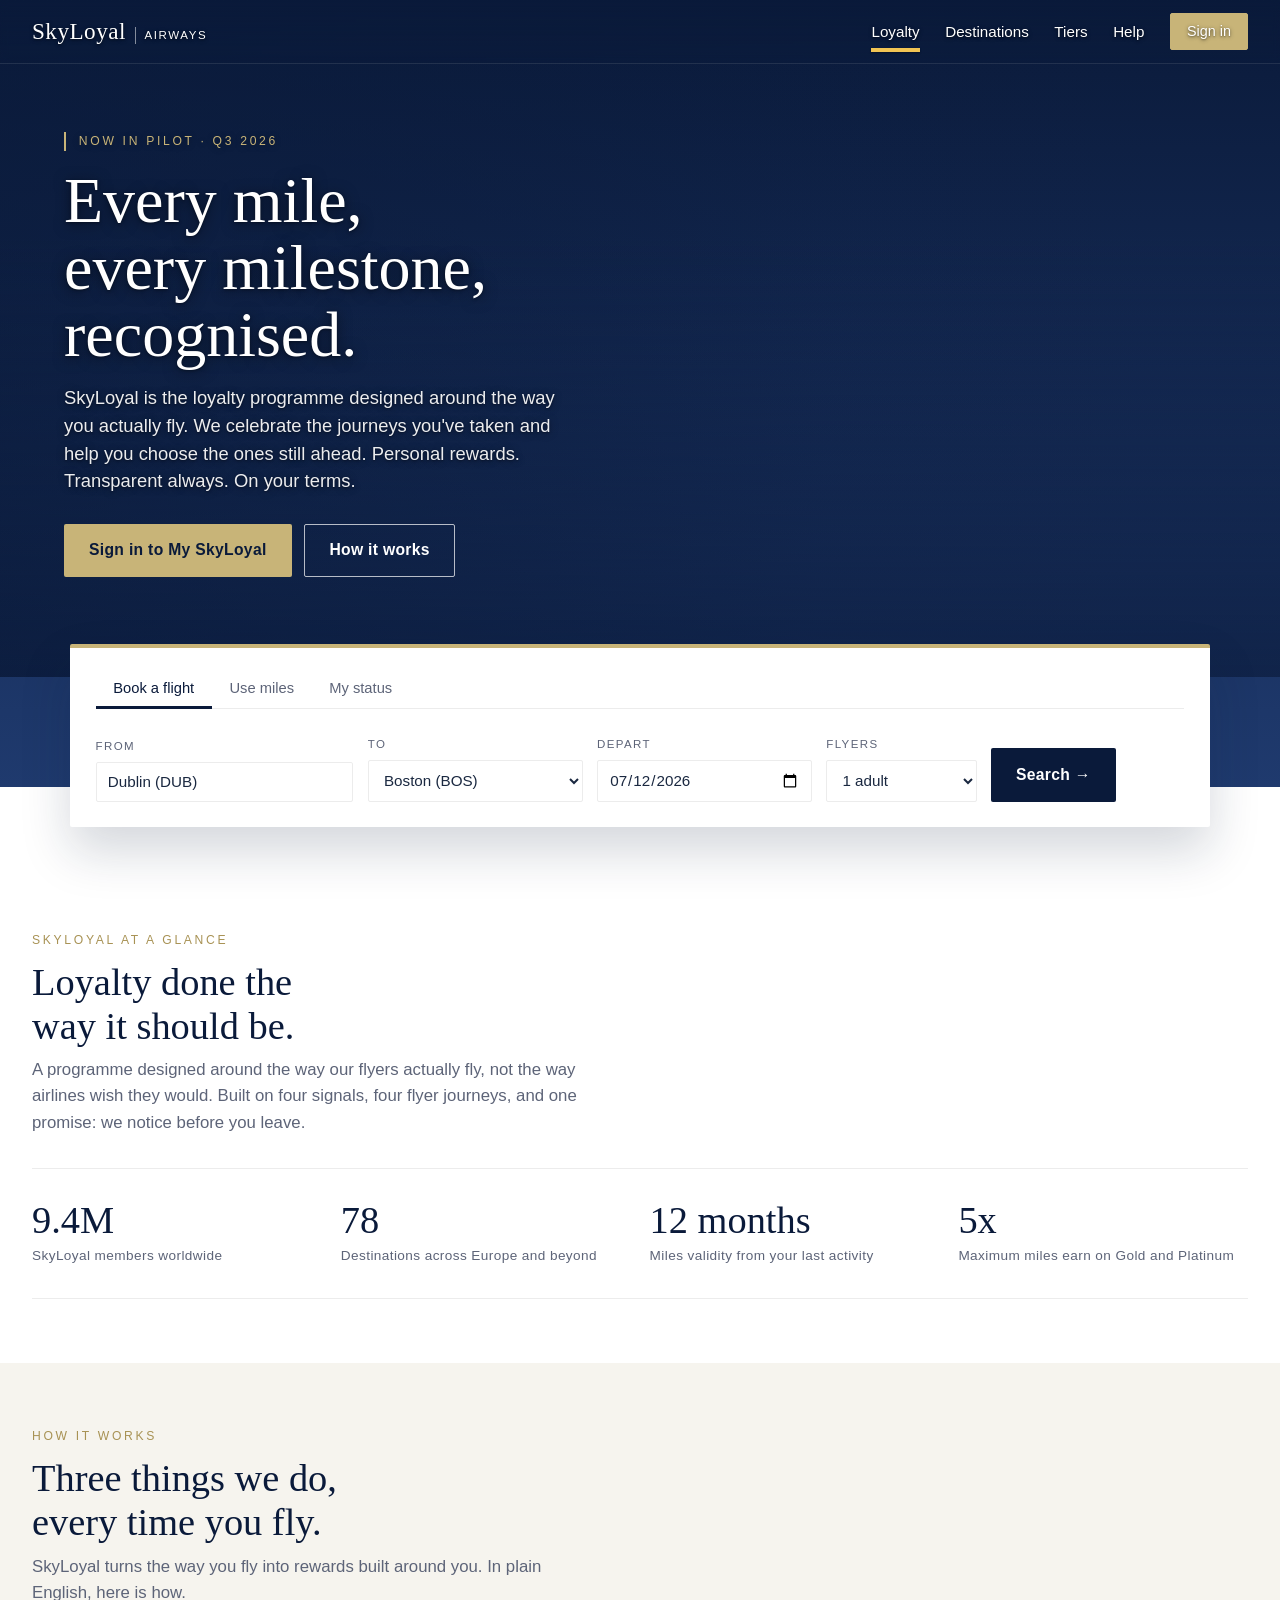
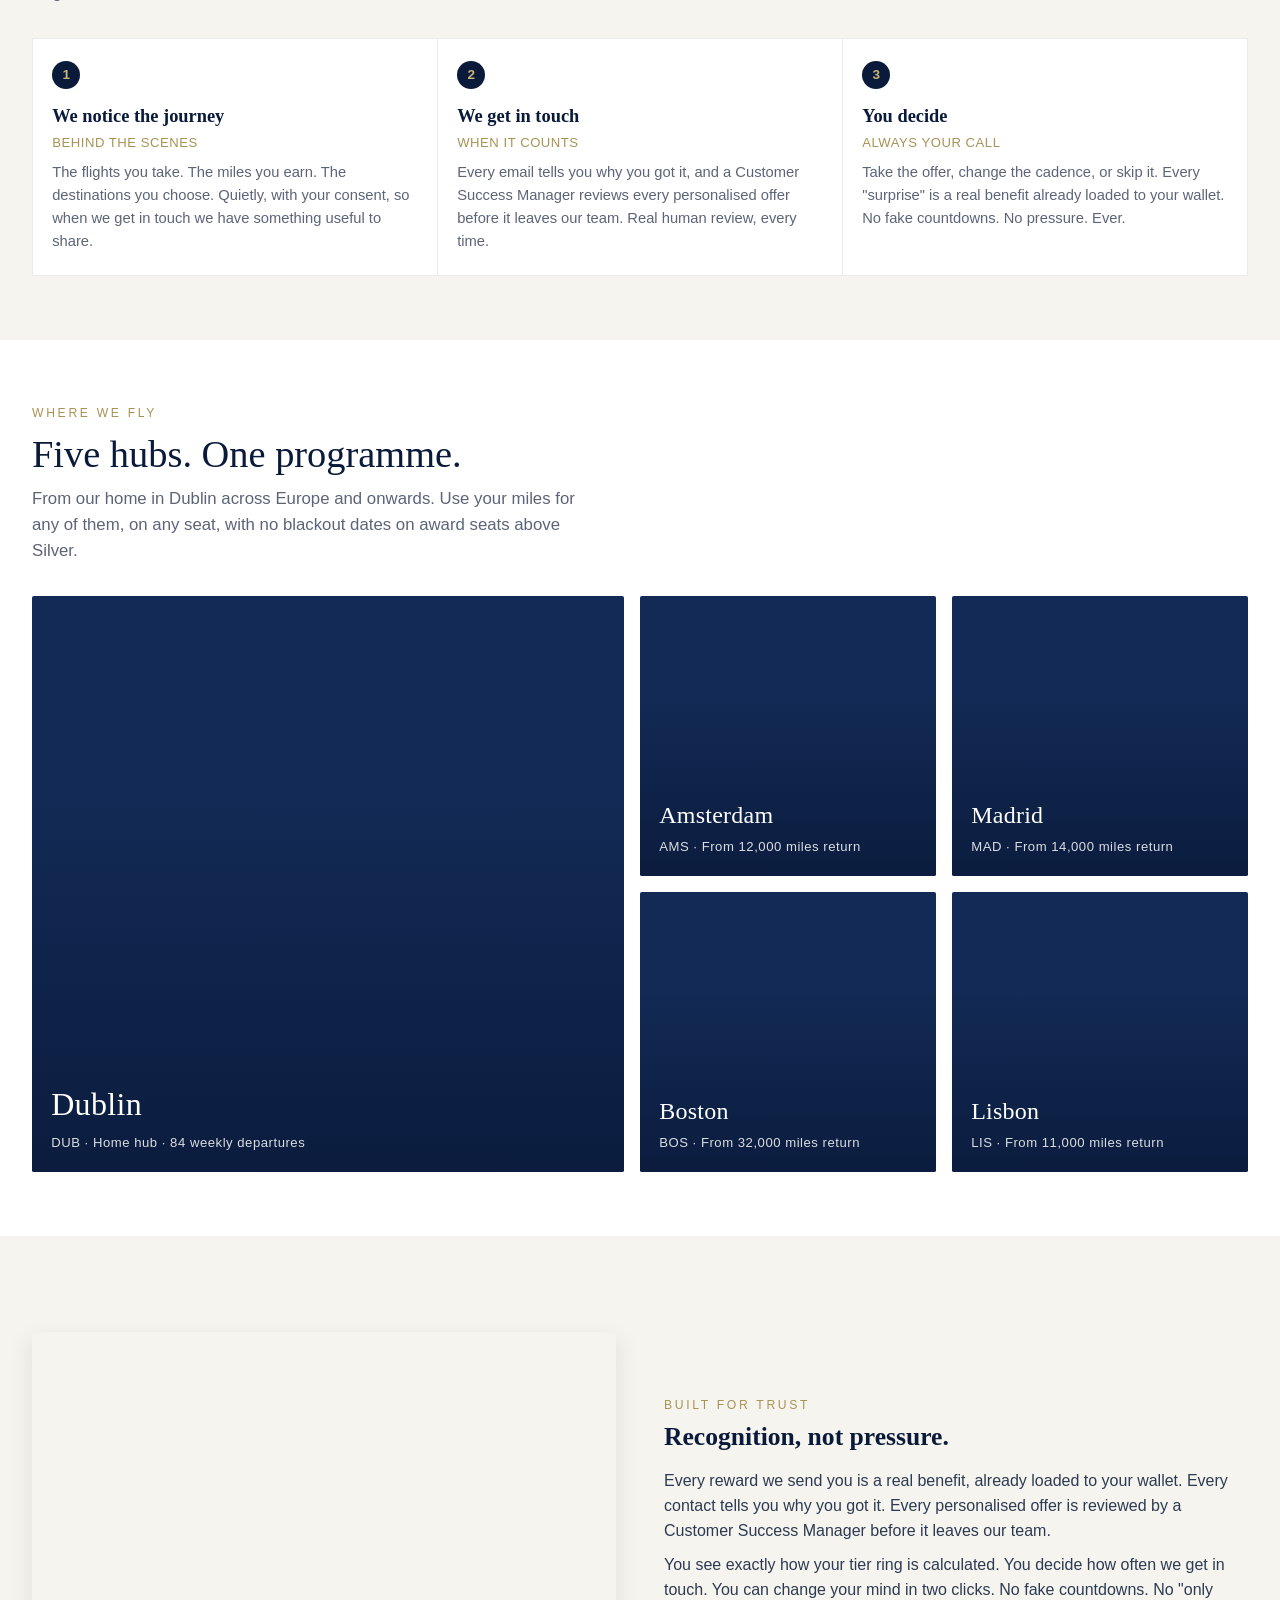
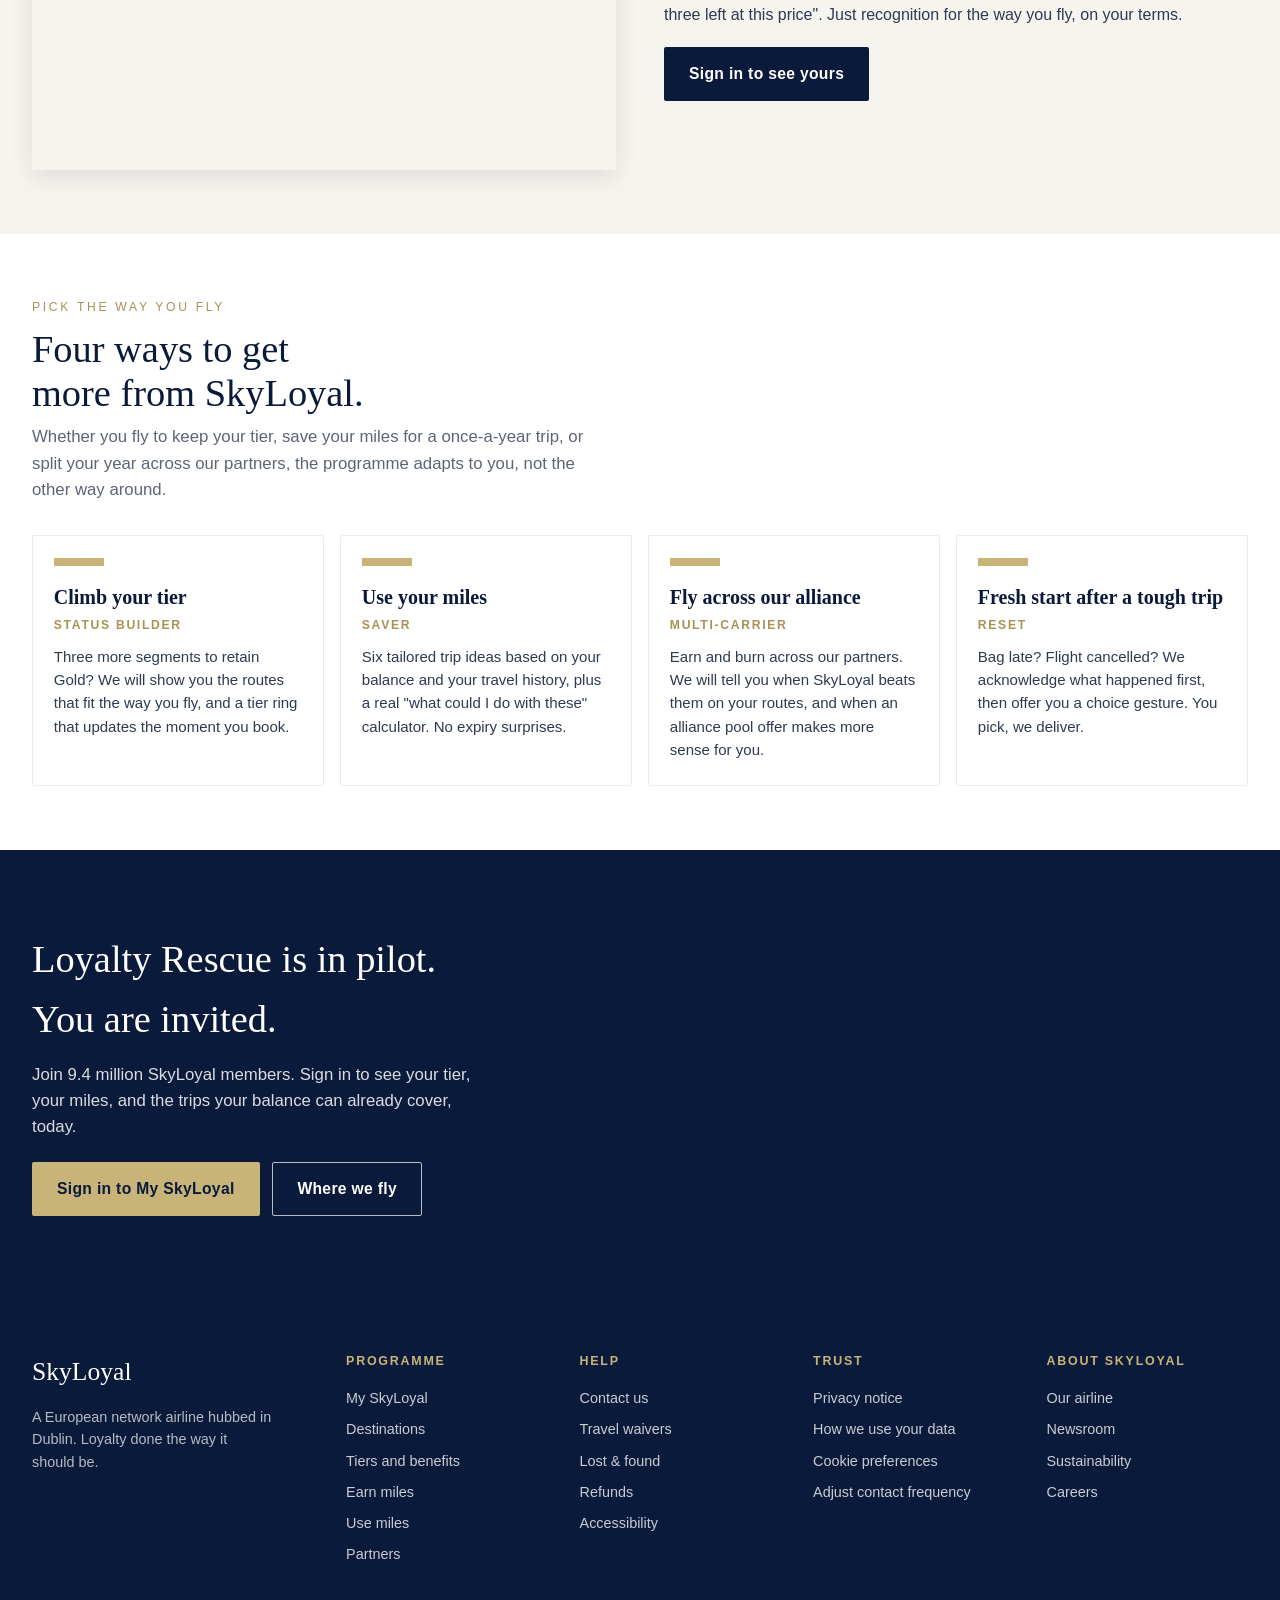
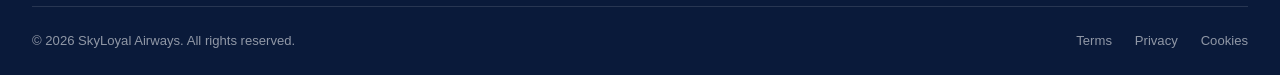
==== docs/index.html @ b72a4267 "Brighten the active-state nav underline so it pops on both backdrops The previous underline used --m" ====
<!doctype html>
<html lang="en">
<head>
<meta charset="utf-8">
<meta name="viewport" content="width=device-width,initial-scale=1">
<title>SkyLoyal Loyalty Rescue: A loyalty programme that notices before you leave</title>
<meta name="description" content="SkyLoyal Loyalty Rescue. The proactive loyalty programme that listens for the signals other airlines miss, and reaches out the way a good travel agent would. Pilot from Q3 2026.">
<link rel="stylesheet" href="assets/style.css?v=13">
<link rel="icon" type="image/svg+xml" href="data:image/svg+xml,%3Csvg xmlns='http://www.w3.org/2000/svg' viewBox='0 0 64 64'%3E%3Crect width='64' height='64' fill='%230a1a3a'/%3E%3Ctext x='32' y='44' font-family='Georgia,serif' font-size='40' fill='%23c8b478' text-anchor='middle'%3ES%3C/text%3E%3C/svg%3E">
</head>
<body class="has-hero">

<header class="nav on-hero" id="topnav">
  <a class="brand" href="index.html">SkyLoyal<span class="tag">Airways</span></a>
  <nav class="nav-links">
    <a href="index.html" class="active">Loyalty</a>
    <a href="#destinations">Destinations</a>
    <a href="#tiers">Tiers</a>
    <a href="#help">Help</a>
    <a href="flyer-view.html" class="login">Sign in</a>
  </nav>
</header>

<!-- Cinematic hero with Dublin imagery -->
<section class="hero-cinema" aria-label="SkyLoyal hero">
  <div class="bg" style="background-image: url('https://images.unsplash.com/photo-1465778893808-9b3d1b443be4?auto=format&fit=crop&w=2000&q=80');"></div>
  <div class="scrim"></div>
  <div class="inner">
    <span class="eyebrow">Now in pilot · Q3 2026</span>
    <h1>Every mile, every milestone,<br>recognised.</h1>
    <p class="sub">SkyLoyal is the loyalty programme designed around the way you actually fly. We celebrate the journeys you've taken and help you choose the ones still ahead. Personal rewards. Transparent always. On your terms.</p>
    <div class="cta">
      <a class="btn btn-primary" href="flyer-view.html">Sign in to My SkyLoyal</a>
      <a class="btn btn-ghost" href="#how">How it works</a>
    </div>
  </div>

  <!-- Booking-style lookup card -->
  <div class="lookup-card" role="region" aria-label="Plan your next trip">
    <div class="tabs" role="tablist">
      <button class="tab active" role="tab" aria-selected="true" data-tab="book">Book a flight</button>
      <button class="tab" role="tab" aria-selected="false" data-tab="miles">Use miles</button>
      <button class="tab" role="tab" aria-selected="false" data-tab="status">My status</button>
    </div>

    <!-- Book a flight panel -->
    <div class="row" data-panel="book">
      <div class="field">
        <label>From</label>
        <input type="text" placeholder="Dublin (DUB)" value="Dublin (DUB)">
      </div>
      <div class="field">
        <label>To</label>
        <select>
          <option>Boston (BOS)</option>
          <option>Lisbon (LIS)</option>
          <option>Amsterdam (AMS)</option>
          <option>Madrid (MAD)</option>
          <option>London (LHR)</option>
        </select>
      </div>
      <div class="field">
        <label>Depart</label>
        <input type="date" value="2026-07-12">
      </div>
      <div class="field">
        <label>Flyers</label>
        <select>
          <option>1 adult</option>
          <option>2 adults</option>
          <option>2 adults + 1 child</option>
        </select>
      </div>
      <div class="field">
        <label>&nbsp;</label>
        <a href="flight-results.html" class="btn btn-dark" style="text-align:center;">Search →</a>
      </div>
    </div>

    <!-- Use miles panel -->
    <div class="row" data-panel="miles" hidden>
      <div class="field">
        <label>From</label>
        <input type="text" placeholder="Dublin (DUB)" value="Dublin (DUB)">
      </div>
      <div class="field">
        <label>To</label>
        <select>
          <option>Lisbon (LIS) · 11,000 miles</option>
          <option>Amsterdam (AMS) · 12,000 miles</option>
          <option>Madrid (MAD) · 14,000 miles</option>
          <option>Boston (BOS) · 32,000 miles</option>
        </select>
      </div>
      <div class="field">
        <label>Cabin</label>
        <select>
          <option>Economy</option>
          <option>Premium economy</option>
          <option>Business</option>
        </select>
      </div>
      <div class="field">
        <label>Miles available</label>
        <input type="text" value="92,400" readonly>
      </div>
      <div class="field">
        <label>&nbsp;</label>
        <a href="award-results.html" class="btn btn-dark" style="text-align:center;">Find awards →</a>
      </div>
    </div>

    <!-- My status panel -->
    <div class="row" data-panel="status" hidden style="grid-template-columns: 1.3fr 1fr 1fr 0.9fr;">
      <div class="field">
        <label>Member ID</label>
        <input type="text" placeholder="SKY000234" value="SKY000234">
      </div>
      <div class="field">
        <label>First name</label>
        <input type="text" placeholder="Nuala" value="Nuala">
      </div>
      <div class="field">
        <label>Last name</label>
        <input type="text" placeholder="Doyle" value="Doyle">
      </div>
      <div class="field">
        <label>&nbsp;</label>
        <a href="flyer-view.html" class="btn btn-dark" style="text-align:center;">View status →</a>
      </div>
    </div>
  </div>
</section>

<!-- Programme stats strip -->
<section class="padded-top">
  <div class="container">
    <div class="header-block">
      <span class="eyebrow">SkyLoyal at a glance</span>
      <h2>Loyalty done the way it should be.</h2>
      <p>A programme designed around the way our flyers actually fly, not the way airlines wish they would. Built on four signals, four flyer journeys, and one promise: we notice before you leave.</p>
    </div>
    <div class="stats">
      <div class="stat">
        <div class="num">9.4M</div>
        <span class="label">SkyLoyal members worldwide</span>
      </div>
      <div class="stat">
        <div class="num">78</div>
        <span class="label">Destinations across Europe and beyond</span>
      </div>
      <div class="stat">
        <div class="num">12&nbsp;months</div>
        <span class="label">Miles validity from your last activity</span>
      </div>
      <div class="stat">
        <div class="num">5x</div>
        <span class="label">Maximum miles earn on Gold and Platinum</span>
      </div>
    </div>
  </div>
</section>

<!-- How it works for you (customer-facing rewrite of the agentic pipeline) -->
<section class="alt" id="how">
  <div class="container">
    <div class="header-block">
      <span class="eyebrow">How it works</span>
      <h2>Three things we do, every time you fly.</h2>
      <p>SkyLoyal turns the way you fly into rewards built around you. In plain English, here is how.</p>
    </div>
    <div class="pipeline" style="grid-template-columns: repeat(3, 1fr);">
      <div class="node">
        <span class="step">1</span>
        <strong>We notice the journey</strong>
        <div class="role">Behind the scenes</div>
        <p>The flights you take. The miles you earn. The destinations you choose. Quietly, with your consent, so when we get in touch we have something useful to share.</p>
      </div>
      <div class="node">
        <span class="step">2</span>
        <strong>We get in touch</strong>
        <div class="role">When it counts</div>
        <p>Every email tells you why you got it, and a Customer Success Manager reviews every personalised offer before it leaves our team. Real human review, every time.</p>
      </div>
      <div class="node">
        <span class="step">3</span>
        <strong>You decide</strong>
        <div class="role">Always your call</div>
        <p>Take the offer, change the cadence, or skip it. Every "surprise" is a real benefit already loaded to your wallet. No fake countdowns. No pressure. Ever.</p>
      </div>
    </div>
  </div>
</section>

<!-- Where we fly -->
<section id="destinations">
  <div class="container">
    <div class="header-block">
      <span class="eyebrow">Where we fly</span>
      <h2>Five hubs. One programme.</h2>
      <p>From our home in Dublin across Europe and onwards. Use your miles for any of them, on any seat, with no blackout dates on award seats above Silver.</p>
    </div>

    <div class="destinations">
      <a class="dest" href="flight-results.html?to=DUB" aria-label="Dublin, home hub">
        <div class="bg" style="background-image: url('https://images.unsplash.com/photo-1465778893808-9b3d1b443be4?auto=format&fit=crop&w=1400&q=80');"></div>
        <div class="scrim"></div>
        <div class="label">
          <span class="city">Dublin</span>
          <span class="meta">DUB · Home hub · 84 weekly departures</span>
        </div>
      </a>
      <a class="dest" href="flight-results.html?to=AMS" aria-label="Amsterdam">
        <div class="bg" style="background-image: url('https://images.unsplash.com/photo-1583422409516-2895a77efded?auto=format&fit=crop&w=900&q=80');"></div>
        <div class="scrim"></div>
        <div class="label"><span class="city">Amsterdam</span><span class="meta">AMS · From 12,000 miles return</span></div>
      </a>
      <a class="dest" href="flight-results.html?to=MAD" aria-label="Madrid">
        <div class="bg" style="background-image: url('https://images.unsplash.com/photo-1543783207-ec64e4d95325?auto=format&fit=crop&w=900&q=80');"></div>
        <div class="scrim"></div>
        <div class="label"><span class="city">Madrid</span><span class="meta">MAD · From 14,000 miles return</span></div>
      </a>
      <a class="dest" href="flight-results.html?to=BOS" aria-label="Boston">
        <div class="bg" style="background-image: url('https://images.unsplash.com/photo-1565043589221-1a6fd9ae45c7?auto=format&fit=crop&w=900&q=80');"></div>
        <div class="scrim"></div>
        <div class="label"><span class="city">Boston</span><span class="meta">BOS · From 32,000 miles return</span></div>
      </a>
      <a class="dest" href="flight-results.html?to=LIS" aria-label="Lisbon">
        <div class="bg" style="background-image: url('https://images.unsplash.com/photo-1555881400-74d7acaacd8b?auto=format&fit=crop&w=900&q=80');"></div>
        <div class="scrim"></div>
        <div class="label"><span class="city">Lisbon</span><span class="meta">LIS · From 11,000 miles return</span></div>
      </a>
    </div>
  </div>
</section>

<!-- Story split: trust -->
<section class="alt">
  <div class="container">
    <div class="story-split">
      <div class="image" style="background-image: url('https://images.unsplash.com/photo-1436491865332-7a61a109cc05?auto=format&fit=crop&w=1400&q=80');"></div>
      <div class="text">
        <span class="eyebrow" style="color:var(--metal-2); font-size:.76rem; letter-spacing:.22em; text-transform:uppercase;">Built for trust</span>
        <h3>Recognition, not pressure.</h3>
        <p>Every reward we send you is a real benefit, already loaded to your wallet. Every contact tells you why you got it. Every personalised offer is reviewed by a Customer Success Manager before it leaves our team.</p>
        <p>You see exactly how your tier ring is calculated. You decide how often we get in touch. You can change your mind in two clicks. No fake countdowns. No "only three left at this price". Just recognition for the way you fly, on your terms.</p>
        <p style="margin-top:1.2rem;"><a href="flyer-view.html" class="btn btn-dark">Sign in to see yours</a></p>
      </div>
    </div>
  </div>
</section>

<!-- Choose how you fly with us -->
<section id="tiers">
  <div class="container">
    <div class="header-block">
      <span class="eyebrow">Pick the way you fly</span>
      <h2>Four ways to get more from SkyLoyal.</h2>
      <p>Whether you fly to keep your tier, save your miles for a once-a-year trip, or split your year across our partners, the programme adapts to you, not the other way around.</p>
    </div>
    <div class="cards">
      <div class="card">
        <div class="arch-img"></div>
        <h3>Climb your tier</h3>
        <div class="sub">Status builder</div>
        <p>Three more segments to retain Gold? We will show you the routes that fit the way you fly, and a tier ring that updates the moment you book.</p>
      </div>
      <div class="card">
        <div class="arch-img"></div>
        <h3>Use your miles</h3>
        <div class="sub">Saver</div>
        <p>Six tailored trip ideas based on your balance and your travel history, plus a real "what could I do with these" calculator. No expiry surprises.</p>
      </div>
      <div class="card">
        <div class="arch-img"></div>
        <h3>Fly across our alliance</h3>
        <div class="sub">Multi-carrier</div>
        <p>Earn and burn across our partners. We will tell you when SkyLoyal beats them on your routes, and when an alliance pool offer makes more sense for you.</p>
      </div>
      <div class="card">
        <div class="arch-img"></div>
        <h3>Fresh start after a tough trip</h3>
        <div class="sub">Reset</div>
        <p>Bag late? Flight cancelled? We acknowledge what happened first, then offer you a choice gesture. You pick, we deliver.</p>
      </div>
    </div>
  </div>
</section>

<!-- CTA strip with sky background -->
<section class="cta-strip">
  <div class="bg" style="background-image: url('https://images.unsplash.com/photo-1540339832862-474599807836?auto=format&fit=crop&w=2000&q=80');"></div>
  <div class="scrim"></div>
  <div class="container">
    <h2>Loyalty Rescue is in pilot. You are invited.</h2>
    <p>Join 9.4 million SkyLoyal members. Sign in to see your tier, your miles, and the trips your balance can already cover, today.</p>
    <div style="display:flex; gap:.8rem; flex-wrap:wrap;">
      <a class="btn btn-primary" href="flyer-view.html">Sign in to My SkyLoyal</a>
      <a class="btn btn-ghost" href="#destinations">Where we fly</a>
    </div>
  </div>
</section>

<!-- Footer -->
<footer class="foot" id="help">
  <div class="container">
    <div class="brand-block">
      <div class="logo">SkyLoyal</div>
      <p class="blurb">A European network airline hubbed in Dublin. Loyalty done the way it should be.</p>
    </div>
    <div>
      <h4>Programme</h4>
      <ul>
        <li><a href="flyer-view.html">My SkyLoyal</a></li>
        <li><a href="#destinations">Destinations</a></li>
        <li><a href="#tiers">Tiers and benefits</a></li>
        <li><a href="#">Earn miles</a></li>
        <li><a href="#">Use miles</a></li>
        <li><a href="#">Partners</a></li>
      </ul>
    </div>
    <div>
      <h4>Help</h4>
      <ul>
        <li><a href="#">Contact us</a></li>
        <li><a href="#">Travel waivers</a></li>
        <li><a href="#">Lost &amp; found</a></li>
        <li><a href="#">Refunds</a></li>
        <li><a href="#">Accessibility</a></li>
      </ul>
    </div>
    <div>
      <h4>Trust</h4>
      <ul>
        <li><a href="#">Privacy notice</a></li>
        <li><a href="#">How we use your data</a></li>
        <li><a href="#">Cookie preferences</a></li>
        <li><a href="#">Adjust contact frequency</a></li>
      </ul>
    </div>
    <div>
      <h4>About SkyLoyal</h4>
      <ul>
        <li><a href="#">Our airline</a></li>
        <li><a href="#">Newsroom</a></li>
        <li><a href="#">Sustainability</a></li>
        <li><a href="#">Careers</a></li>
      </ul>
    </div>
  </div>
  <div class="bottom">
    <div>© 2026 SkyLoyal Airways. All rights reserved.</div>
    <div class="legal">
      <a href="#">Terms</a>
      <a href="#">Privacy</a>
      <a href="#">Cookies</a>
    </div>
  </div>
</footer>

<script>
  // Sticky-nav transparency on hero
  (function () {
    var nav = document.getElementById('topnav');
    var hero = document.querySelector('.hero-cinema');
    if (!nav || !hero) return;
    function update() {
      var threshold = hero.offsetHeight - 80;
      if (window.scrollY > threshold) nav.classList.remove('on-hero');
      else nav.classList.add('on-hero');
    }
    window.addEventListener('scroll', update, { passive: true });
    update();
  })();

  // Scroll-spy: highlight the nav link for the section currently in view
  (function () {
    var nav = document.getElementById('topnav');
    if (!nav) return;
    var links = nav.querySelectorAll('.nav-links a:not(.login)');
    var loyaltyLink = null;
    var sections = [];
    links.forEach(function (a) {
      var href = a.getAttribute('href') || '';
      if (href === 'index.html' || href === '#' || href === '') {
        loyaltyLink = a;
        return;
      }
      var hash = href.match(/#(.+)$/);
      if (hash) {
        var el = document.getElementById(hash[1]);
        if (el) sections.push({ link: a, el: el });
      }
    });
    function setActive(link) {
      links.forEach(function (l) { l.classList.remove('active'); });
      if (link) link.classList.add('active');
    }
    function update() {
      if (window.scrollY < 60) { setActive(loyaltyLink); return; }
      var checkpoint = window.scrollY + 90; // a bit below the 64px nav
      var current = loyaltyLink;
      sections.forEach(function (item) {
        var top = item.el.getBoundingClientRect().top + window.scrollY;
        if (top <= checkpoint) current = item.link;
      });
      setActive(current);
    }
    window.addEventListener('scroll', update, { passive: true });
    update();
  })();

  // Lookup card: tab switching (Book / Miles / Status)
  // Note: .row has display: grid, which overrides the HTML `hidden` attribute,
  // so we toggle .style.display directly instead.
  (function () {
    var card = document.querySelector('.lookup-card');
    if (!card) return;
    var tabs = card.querySelectorAll('.tab');
    var panels = card.querySelectorAll('[data-panel]');
    function activate(name) {
      tabs.forEach(function (t) {
        var active = t.dataset.tab === name;
        t.classList.toggle('active', active);
        t.setAttribute('aria-selected', active ? 'true' : 'false');
      });
      panels.forEach(function (p) {
        p.style.display = (p.dataset.panel === name) ? 'grid' : 'none';
        p.hidden = (p.dataset.panel !== name);
      });
    }
    // initialise on page load (force the active tab)
    var initialTab = card.querySelector('.tab.active');
    activate(initialTab ? initialTab.dataset.tab : 'book');
    tabs.forEach(function (t) {
      t.addEventListener('click', function (e) { e.preventDefault(); activate(t.dataset.tab); });
    });
  })();
</script>

</body>
</html>
---- docs/assets/style.css ----
/* SkyLoyal: airline-grade prototype stylesheet
   Inspired by aa.com / delta.com layout patterns.
   Vanilla CSS, no preprocessor, no framework. */

:root {
  --navy:       #0a1a3a;
  --navy-2:     #122a55;
  --navy-3:     #1f3a6e;
  --metal:      #c8b478;
  --metal-2:    #a89254;
  --paper:      #f7f6f1;
  --ink:        #1a2840;
  --ink-2:      #2d3a52;
  --muted:      #5d6478;
  --line:       #e2dfd4;
  --line-2:     #ececec;
  --green:      #1f7a4d;
  --amber:      #b87810;
  --red:        #b53636;
  --bg:         #ffffff;
  --soft-bg:    #f6f4ee;
  --shadow-sm:  0 2px 6px rgba(15, 31, 61, 0.06);
  --shadow-md:  0 8px 24px rgba(15, 31, 61, 0.10);
  --shadow-lg:  0 24px 50px rgba(15, 31, 61, 0.18);
  --radius:     2px;
  --radius-lg:  6px;
}

* { box-sizing: border-box; }
html, body { margin: 0; padding: 0; }
html { scroll-behavior: smooth; }
body {
  font-family: -apple-system, BlinkMacSystemFont, "Segoe UI", "Helvetica Neue", Roboto, Arial, sans-serif;
  background: var(--bg);
  color: var(--ink);
  line-height: 1.55;
  font-size: 16px;
  -webkit-font-smoothing: antialiased;
}
img { max-width: 100%; display: block; }
a { color: var(--navy); text-decoration: none; }
a:hover { color: var(--metal-2); }
.serif { font-family: "Georgia", "Iowan Old Style", "Times New Roman", serif; }

/* ----------------------------- Top navigation ------------------------------ */
/* Fixed-position nav that overlays the hero image on the homepage and any
   page that opens with .hero-cinema. On other pages, the body adds 64px
   top padding so the first section is not hidden under the nav. */
body { padding-top: 64px; }
body.has-hero { padding-top: 0; }

.nav {
  position: fixed; top: 0; left: 0; right: 0; z-index: 100;
  background: rgba(255,255,255,0.96);
  backdrop-filter: saturate(140%) blur(8px);
  border-bottom: 1px solid var(--line-2);
  padding: 0.9rem 2rem;
  display: flex; align-items: center; justify-content: space-between;
  height: 64px;
}
.nav .brand,
.nav a.brand {
  font-family: Georgia, serif;
  font-size: 1.45rem;
  letter-spacing: 0.02em;
  color: var(--navy);
  text-decoration: none;
  transition: opacity .15s ease;
}
.nav a.brand:hover { opacity: 0.85; }
.nav .brand .tag {
  display: inline-block;
  margin-left: .55rem;
  font-size: .72rem;
  letter-spacing: .14em;
  text-transform: uppercase;
  color: var(--metal-2);
  font-family: -apple-system, BlinkMacSystemFont, "Segoe UI", sans-serif;
  border-left: 1px solid var(--metal);
  padding-left: .55rem;
}
.nav-links { display: flex; gap: 1.6rem; align-items: center; }
.nav-links a {
  font-size: .95rem;
  color: var(--ink);
  font-weight: 500;
  position: relative;
}
.nav-links a:hover { color: var(--navy); }
.nav-links a.active::after {
  content: ""; position: absolute; left: 0; right: 0; bottom: -.55rem;
  height: 4px;
  background: #e6b94a; /* brighter, more saturated gold than --metal so it reads on navy and white */
  box-shadow: 0 0 0 1px rgba(0,0,0,0.06);
  transition: background-color .15s ease;
}
.nav.on-hero .nav-links a.active::after {
  background: #f1c453; /* a touch brighter still over the dark hero nav */
  box-shadow: 0 1px 2px rgba(0,0,0,0.35);
}
.nav-links .login {
  background: var(--navy); color: white; padding: .4rem 1rem;
  font-size: .9rem; border-radius: var(--radius);
}
.nav-links .login:hover { background: var(--navy-2); color: white; }

/* Hero variant: nav floats over the hero image with a subtle dark backdrop
   so the white text stays legible no matter what the image looks like. */
.nav.on-hero {
  background: linear-gradient(180deg, rgba(10,26,58,0.62) 0%, rgba(10,26,58,0.18) 100%);
  backdrop-filter: blur(4px);
  border-bottom-color: rgba(255,255,255,0.10);
}
.nav.on-hero .brand,
.nav.on-hero .brand .tag,
.nav.on-hero .nav-links a {
  color: white;
  text-shadow: 0 1px 4px rgba(0,0,0,0.45), 0 1px 2px rgba(0,0,0,0.35);
}
.nav.on-hero .brand .tag { border-left-color: rgba(255,255,255,0.5); }
.nav.on-hero .nav-links a:not(.login):hover { color: var(--metal); }
.nav.on-hero .login {
  background: var(--metal);
  color: var(--navy);
  border: 1px solid var(--metal);
  text-shadow: none;
}
.nav.on-hero .login:hover { background: white; color: var(--navy); border-color: white; }

@media (max-width: 720px) {
  .nav { padding: 0.7rem 1rem; }
  .nav-links { gap: 1rem; }
  .nav-links a:not(.login) { display: none; }
}

/* ----------------------------- Breadcrumbs --------------------------------- */
.breadcrumbs {
  background: var(--soft-bg);
  border-bottom: 1px solid var(--line-2);
  padding: .8rem 2rem;
  font-size: .88rem;
}
.breadcrumbs .container {
  max-width: 1240px;
  margin: 0 auto;
  display: flex; align-items: center; gap: .55rem;
  flex-wrap: wrap;
}
.breadcrumbs a {
  color: var(--muted);
  text-decoration: none;
}
.breadcrumbs a:hover { color: var(--navy); text-decoration: underline; }
.breadcrumbs .sep { color: var(--line-2); }
.breadcrumbs .current { color: var(--ink); font-weight: 600; }
.breadcrumbs .home { display: inline-flex; align-items: center; gap: .35rem; }
.breadcrumbs .home::before { content: "⌂"; color: var(--metal-2); }
.breadcrumbs .back-link {
  margin-left: auto;
  color: var(--navy);
  font-weight: 600;
}
.breadcrumbs .back-link::before { content: "← "; color: var(--metal-2); }

/* ----------------------------- Cinematic hero ------------------------------ */
.hero-cinema {
  position: relative;
  height: auto;
  min-height: 720px;
  color: white;
  overflow: visible;
  display: flex; align-items: flex-end;
  background: linear-gradient(180deg, #0a1a3a, #1f3a6e);
  padding-top: 64px; /* clear the fixed nav */
  padding-bottom: 130px; /* room for the lookup card overlap below */
}
.hero-cinema .bg {
  position: absolute; inset: 0; z-index: 0;
  background-size: cover;
  background-position: center;
  filter: brightness(1.22) saturate(1.18) contrast(1.04);
}
.hero-cinema .scrim {
  position: absolute; inset: 0; z-index: 1;
  background:
    /* darker bottom for lookup card legibility, image clear up top */
    linear-gradient(180deg, rgba(10,26,58,0.00) 0%, rgba(10,26,58,0.00) 35%, rgba(10,26,58,0.65) 100%),
    /* spotlight behind the headline, dark left, fading to clear on the right */
    linear-gradient(95deg, rgba(10,26,58,0.65) 0%, rgba(10,26,58,0.35) 35%, rgba(10,26,58,0.05) 65%, rgba(10,26,58,0.00) 90%);
}
.hero-cinema .inner {
  position: relative; z-index: 2;
  width: 100%;
  max-width: 1240px;
  margin: 0 auto;
  padding: 4rem 2rem 5rem;
}
.hero-cinema .bg, .hero-cinema .scrim { bottom: 110px; }
.hero-cinema .eyebrow {
  display: inline-block;
  color: var(--metal);
  font-size: .76rem;
  letter-spacing: .22em;
  text-transform: uppercase;
  margin-bottom: 1rem;
  border-left: 2px solid var(--metal);
  padding-left: .8rem;
}
.hero-cinema h1 {
  font-family: Georgia, serif;
  font-weight: 500;
  font-size: clamp(2.2rem, 5.2vw, 4rem);
  line-height: 1.05;
  margin: 0 0 1rem;
  max-width: 22ch;
  text-wrap: balance;
  text-shadow: 0 2px 14px rgba(0,0,0,0.55), 0 1px 3px rgba(0,0,0,0.4);
}
.hero-cinema .sub {
  font-size: 1.15rem;
  color: rgba(255,255,255,0.92);
  max-width: 48ch;
  margin: 0 0 1.8rem;
  line-height: 1.5;
  text-shadow: 0 1px 8px rgba(0,0,0,0.45), 0 1px 2px rgba(0,0,0,0.35);
}
.hero-cinema .eyebrow { text-shadow: 0 1px 6px rgba(0,0,0,0.4); }
.hero-cinema .cta { display: flex; gap: .8rem; flex-wrap: wrap; }
.btn {
  display: inline-block;
  padding: .85rem 1.5rem;
  border-radius: var(--radius);
  font-weight: 600;
  font-size: .98rem;
  letter-spacing: .02em;
  cursor: pointer;
  border: 1px solid transparent;
  transition: all .15s ease;
  font-family: inherit;
}
.btn-primary { background: var(--metal); color: var(--navy); }
.btn-primary:hover { background: white; color: var(--navy); }
.btn-ghost { background: transparent; color: white; border-color: rgba(255,255,255,0.7); }
.btn-ghost:hover { background: white; color: var(--navy); border-color: white; }
.btn-dark { background: var(--navy); color: white; }
.btn-dark:hover { background: var(--navy-2); color: white; }

/* Booking-style card. Sits at the bottom of the hero, overflowing into the section below. */
.lookup-card {
  position: absolute;
  left: 50%; right: auto; bottom: -40px; z-index: 5;
  transform: translateX(-50%);
  width: min(94%, 1140px);
  background: white;
  color: var(--ink);
  border-top: 4px solid var(--metal);
  box-shadow: var(--shadow-lg);
  padding: 1.4rem 1.6rem 1.6rem;
  border-radius: var(--radius);
}
.lookup-card .tabs { display: flex; gap: 0; border-bottom: 1px solid var(--line-2); margin-bottom: 1rem; }
.lookup-card .tab {
  padding: .6rem 1.1rem;
  font-size: .92rem;
  cursor: pointer;
  color: var(--muted);
  border: none;
  border-bottom: 3px solid transparent;
  margin-bottom: -1px;
  font-weight: 500;
  background: transparent;
  font-family: inherit;
}
.lookup-card .tab:hover { color: var(--ink); }
.lookup-card .tab:focus { outline: 2px solid var(--metal); outline-offset: 2px; }
.lookup-card .tab.active { color: var(--navy); border-bottom-color: var(--navy); }
.lookup-card .row {
  display: grid;
  grid-template-columns: 1.2fr 1fr 1fr 0.7fr 0.9fr;
  gap: .9rem;
  align-items: end;
}
@media (max-width: 900px) {
  .lookup-card .row { grid-template-columns: 1fr 1fr; }
}
.field label {
  display: block;
  font-size: .72rem;
  letter-spacing: .12em;
  text-transform: uppercase;
  color: var(--muted);
  margin-bottom: .35rem;
}
.field input, .field select {
  width: 100%;
  padding: .65rem .7rem;
  border: 1px solid var(--line-2);
  border-radius: var(--radius);
  font-size: .95rem;
  background: white;
  font-family: inherit;
  color: var(--ink);
}
.field input:focus, .field select:focus {
  outline: none; border-color: var(--metal);
}

/* ------------------------------- Layout ----------------------------------- */
section { padding: 4rem 2rem; }
section.padded-top { padding-top: 9rem; }
section .container { max-width: 1240px; margin: 0 auto; }
section.alt { background: var(--soft-bg); }
section .header-block { margin-bottom: 2rem; }
section .header-block .eyebrow {
  color: var(--metal-2);
  font-size: .76rem;
  letter-spacing: .22em;
  text-transform: uppercase;
  margin-bottom: .6rem;
  display: block;
}
section .header-block h2 {
  font-family: Georgia, serif;
  font-size: clamp(1.7rem, 3.2vw, 2.4rem);
  margin: 0;
  color: var(--navy);
  font-weight: 500;
  line-height: 1.15;
  max-width: 26ch;
  text-wrap: balance;
}
section .header-block p {
  font-size: 1.05rem;
  color: var(--muted);
  max-width: 60ch;
  margin: .6rem 0 0;
}

/* ---------------------------- Stats strip --------------------------------- */
.stats {
  display: grid;
  grid-template-columns: repeat(4, 1fr);
  gap: 1.2rem;
  border-top: 1px solid var(--line-2);
  border-bottom: 1px solid var(--line-2);
  padding: 2rem 0;
}
@media (max-width: 800px) { .stats { grid-template-columns: repeat(2, 1fr); } }
.stat .num {
  font-family: Georgia, serif;
  font-size: 2.4rem;
  color: var(--navy);
  line-height: 1;
}
.stat .label {
  display: block;
  margin-top: .4rem;
  font-size: .85rem;
  color: var(--muted);
  letter-spacing: .03em;
}
.stat .delta {
  display: inline-block;
  margin-left: .35rem;
  font-size: .8rem;
  font-weight: 600;
}
.stat .delta.up { color: var(--green); }
.stat .delta.down { color: var(--red); }

/* ---------------------------- Pipeline diagram ---------------------------- */
.pipeline {
  display: grid;
  grid-template-columns: repeat(5, 1fr);
  gap: 1px;
  background: var(--line-2);
  border: 1px solid var(--line-2);
  margin-top: 2rem;
}
@media (max-width: 900px) { .pipeline { grid-template-columns: repeat(2, 1fr); } }
@media (max-width: 540px) { .pipeline { grid-template-columns: 1fr; } }
.pipeline .node {
  background: white;
  padding: 1.4rem 1.2rem;
  position: relative;
}
.pipeline .node .step {
  display: inline-block;
  width: 28px; height: 28px;
  background: var(--navy);
  color: var(--metal);
  border-radius: 50%;
  font-size: .85rem;
  font-weight: 600;
  text-align: center;
  line-height: 28px;
  margin-bottom: .8rem;
}
.pipeline .node strong {
  display: block;
  font-family: Georgia, serif;
  font-size: 1.15rem;
  color: var(--navy);
  margin-bottom: .15rem;
}
.pipeline .node .role { color: var(--metal-2); font-size: .82rem; letter-spacing: .04em; text-transform: uppercase; margin-bottom: .5rem; }
.pipeline .node p { color: var(--muted); font-size: .92rem; margin: 0; }

/* ---------------------------- Destinations grid --------------------------- */
.destinations {
  display: grid;
  grid-template-columns: 2fr 1fr 1fr;
  grid-template-rows: 280px 280px;
  gap: 1rem;
  margin-top: 2rem;
}
@media (max-width: 900px) {
  .destinations { grid-template-columns: 1fr 1fr; grid-template-rows: 220px 220px 220px; }
  .destinations .dest:first-child { grid-column: 1 / -1; }
}
@media (max-width: 540px) {
  .destinations { grid-template-columns: 1fr; grid-template-rows: 200px; grid-auto-rows: 200px; }
  .destinations .dest:first-child { grid-column: 1; }
}
.dest {
  position: relative;
  overflow: hidden;
  border-radius: var(--radius);
  background: var(--navy-2);
  cursor: pointer;
}
.dest .bg {
  position: absolute; inset: 0;
  background-size: cover;
  background-position: center;
  transition: transform .5s ease;
}
.dest:hover .bg { transform: scale(1.05); }
.dest .scrim {
  position: absolute; inset: 0;
  background: linear-gradient(180deg, rgba(10,26,58,0) 35%, rgba(10,26,58,0.85) 100%);
}
.dest .label {
  position: absolute; left: 1.2rem; right: 1.2rem; bottom: 1.1rem;
  color: white; z-index: 2;
}
.dest .label .city {
  font-family: Georgia, serif;
  font-size: 1.5rem;
  display: block;
  letter-spacing: .01em;
}
.dest .label .meta {
  font-size: .82rem;
  color: rgba(255,255,255,0.85);
  margin-top: .2rem;
  letter-spacing: .04em;
}
.dest:first-child .label .city { font-size: 2rem; }

/* tall first card spans 2 rows */
.destinations .dest:first-child { grid-row: 1 / span 2; }

/* ---------------------------- Archetype cards ----------------------------- */
.cards {
  display: grid;
  grid-template-columns: repeat(4, 1fr);
  gap: 1rem;
  margin-top: 2rem;
}
@media (max-width: 900px) { .cards { grid-template-columns: repeat(2, 1fr); } }
@media (max-width: 540px) { .cards { grid-template-columns: 1fr; } }
.card {
  background: white;
  border: 1px solid var(--line-2);
  padding: 1.4rem 1.3rem 1.5rem;
  border-radius: var(--radius);
  transition: transform .2s ease, box-shadow .2s ease;
}
.card:hover { transform: translateY(-3px); box-shadow: var(--shadow-md); }
.card .arch-img {
  height: 8px;
  width: 50px;
  background: var(--metal);
  margin-bottom: 1rem;
}
.card h3 { font-family: Georgia, serif; margin: 0 0 .2rem; color: var(--navy); font-size: 1.25rem; }
.card .sub { color: var(--metal-2); font-size: .76rem; letter-spacing: .14em; text-transform: uppercase; margin-bottom: .6rem; font-weight: 600; }
.card p { margin: 0; color: var(--ink-2); font-size: .94rem; line-height: 1.55; }

/* ---------------------------- Story split (text + image) ------------------- */
.story-split {
  display: grid;
  grid-template-columns: 1fr 1fr;
  gap: 3rem;
  align-items: center;
  margin-top: 2rem;
}
@media (max-width: 900px) { .story-split { grid-template-columns: 1fr; gap: 2rem; } }
.story-split .text h3 {
  font-family: Georgia, serif;
  color: var(--navy);
  font-size: 1.6rem;
  margin: 0 0 .8rem;
}
.story-split .text p { color: var(--ink-2); margin: .6rem 0; font-size: 1rem; }
.story-split .image {
  position: relative;
  aspect-ratio: 4 / 3;
  background-size: cover;
  background-position: center;
  border-radius: var(--radius);
  overflow: hidden;
  box-shadow: var(--shadow-md);
}

/* Octalysis chips */
.cd-grid {
  display: grid;
  grid-template-columns: repeat(4, 1fr);
  gap: .8rem;
  margin-top: 1.2rem;
}
@media (max-width: 700px) { .cd-grid { grid-template-columns: repeat(2, 1fr); } }
.cd-chip {
  background: white;
  border: 1px solid var(--line-2);
  padding: .8rem 1rem;
  border-radius: var(--radius);
}
.cd-chip .cd-num {
  font-family: Georgia, serif;
  font-size: 1.2rem;
  color: var(--metal-2);
  font-weight: 600;
  margin-right: .35rem;
}
.cd-chip .cd-name {
  display: inline-block;
  font-weight: 600;
  color: var(--navy);
  font-size: .92rem;
}
.cd-chip .cd-use {
  display: block;
  margin-top: .25rem;
  color: var(--muted);
  font-size: .82rem;
}
.cd-chip.disabled { opacity: 0.55; background: var(--soft-bg); }
.cd-chip.disabled .cd-name { text-decoration: line-through; }

/* ---------------------------- CTA strip ----------------------------------- */
.cta-strip {
  position: relative;
  padding: 5rem 2rem;
  color: white;
  background: var(--navy);
  overflow: hidden;
}
.cta-strip .bg {
  position: absolute; inset: 0;
  background-size: cover;
  background-position: center;
  opacity: 0.45;
}
.cta-strip .scrim {
  position: absolute; inset: 0;
  background: linear-gradient(90deg, rgba(10,26,58,0.85) 0%, rgba(10,26,58,0.45) 100%);
}
.cta-strip .container { position: relative; z-index: 2; max-width: 1240px; margin: 0 auto; }
.cta-strip h2 {
  font-family: Georgia, serif;
  font-size: clamp(1.6rem, 3.2vw, 2.4rem);
  margin: 0 0 .8rem;
  font-weight: 500;
  max-width: 24ch;
}
.cta-strip p { color: rgba(255,255,255,0.85); font-size: 1.05rem; max-width: 50ch; margin: 0 0 1.4rem; }

/* ---------------------------- Footer -------------------------------------- */
footer.foot {
  background: var(--navy);
  color: rgba(255,255,255,0.85);
  padding: 3.5rem 2rem 1.5rem;
  font-size: .9rem;
}
footer .container {
  max-width: 1240px;
  margin: 0 auto;
  display: grid;
  grid-template-columns: 1.4fr repeat(4, 1fr);
  gap: 2rem;
  padding-bottom: 2rem;
  border-bottom: 1px solid rgba(255,255,255,0.12);
}
@media (max-width: 900px) { footer .container { grid-template-columns: 1fr 1fr; } }
@media (max-width: 540px) { footer .container { grid-template-columns: 1fr; } }
footer .brand-block { color: white; }
footer .brand-block .logo {
  font-family: Georgia, serif;
  font-size: 1.6rem;
  margin-bottom: .6rem;
}
footer .brand-block .blurb { color: rgba(255,255,255,0.7); font-size: .9rem; max-width: 30ch; }
footer h4 {
  color: var(--metal);
  font-size: .78rem;
  letter-spacing: .14em;
  text-transform: uppercase;
  margin: 0 0 1rem;
  font-weight: 600;
}
footer ul { list-style: none; padding: 0; margin: 0; }
footer ul li { margin: 0 0 .55rem; }
footer ul li a { color: rgba(255,255,255,0.78); }
footer ul li a:hover { color: var(--metal); }
footer .bottom {
  max-width: 1240px;
  margin: 1.5rem auto 0;
  display: flex; justify-content: space-between; flex-wrap: wrap; gap: .6rem;
  color: rgba(255,255,255,0.55);
  font-size: .82rem;
}
footer .bottom .legal a { color: rgba(255,255,255,0.55); margin-left: 1.2rem; }
footer .bottom .legal a:hover { color: white; }

/* ---------------------------- Dashboard ---------------------------------- */
section.dash-section { padding: 2rem 2rem 4rem; }

.filters {
  display: flex;
  gap: .8rem;
  align-items: center;
  margin-bottom: 1rem;
  flex-wrap: wrap;
  font-size: .9rem;
  background: white;
  border: 1px solid var(--line-2);
  padding: .9rem 1rem;
  border-radius: var(--radius);
}
.filters label { display: flex; flex-direction: column; gap: .25rem; font-size: .72rem; letter-spacing: .12em; text-transform: uppercase; color: var(--muted); }
.filters select, .filters input {
  padding: .45rem .6rem;
  border: 1px solid var(--line-2);
  background: white;
  border-radius: var(--radius);
  font-size: .92rem;
  font-family: inherit;
}
.filters input[type=search] { min-width: 200px; }

.dash-grid {
  display: grid;
  grid-template-columns: 1.5fr 1fr;
  gap: 1.5rem;
  margin-top: 1rem;
}
@media (max-width: 900px) { .dash-grid { grid-template-columns: 1fr; } }
.panel {
  background: white;
  border: 1px solid var(--line-2);
  border-radius: var(--radius);
  padding: 1.2rem 1.3rem;
  box-shadow: var(--shadow-sm);
}
.panel h3 { font-family: Georgia, serif; color: var(--navy); margin: 0 0 .8rem; font-size: 1.1rem; }

.flyer-list { width: 100%; border-collapse: collapse; font-size: .92rem; }
.flyer-list th { text-align: left; color: var(--muted); font-weight: 600; padding: .6rem .4rem; border-bottom: 1px solid var(--line-2); font-size: .72rem; letter-spacing: .12em; text-transform: uppercase; }
.flyer-list td { padding: .6rem .4rem; border-bottom: 1px solid var(--line-2); }
.flyer-list tr { cursor: pointer; transition: background-color .12s ease; }
.flyer-list tr:hover { background: var(--soft-bg); }
.flyer-list tr.selected { background: #fcf6e7; border-left: 3px solid var(--metal); }
.tier-pill {
  display: inline-block;
  padding: .12rem .6rem;
  border-radius: 999px;
  font-size: .76rem;
  font-weight: 600;
  letter-spacing: .04em;
}
.tier-Blue { background: #dde6f7; color: #1f3a8a; }
.tier-Silver { background: #ebebeb; color: #444; }
.tier-Gold { background: #fbeac3; color: #6a4a07; }
.tier-Platinum { background: #e6e0f3; color: #3b1c64; }

.risk-dots { font-family: monospace; letter-spacing: 1px; font-size: 1rem; }
.risk-low { color: var(--green); }
.risk-medium { color: var(--amber); }
.risk-high { color: var(--red); }

.flyer-detail .meta { color: var(--muted); font-size: .9rem; margin-bottom: .8rem; }
.flyer-detail .row { padding: .45rem 0; border-bottom: 1px dashed var(--line-2); display: flex; justify-content: space-between; font-size: .92rem; }
.flyer-detail .row:last-child { border: none; }
.flyer-detail .row .k { color: var(--muted); }
.flyer-detail .row .v { color: var(--ink); font-weight: 600; }

.intervention {
  background: var(--soft-bg);
  border-left: 3px solid var(--metal);
  padding: .85rem 1rem;
  margin: .55rem 0;
  font-size: .92rem;
}
.intervention .cd-tag {
  display: inline-block;
  background: var(--navy);
  color: var(--metal);
  padding: .14rem .5rem;
  font-size: .72rem;
  border-radius: 2px;
  margin-right: .4rem;
  letter-spacing: .06em;
  text-transform: uppercase;
  font-weight: 600;
}

button.action {
  background: var(--navy);
  color: white;
  border: 1px solid var(--navy);
  padding: .55rem 1rem;
  border-radius: var(--radius);
  font-size: .9rem;
  cursor: pointer;
  margin-right: .5rem;
  font-family: inherit;
}
button.action.secondary { background: white; color: var(--navy); }
button.action:hover { background: var(--metal); color: var(--navy); border-color: var(--metal); }

/* ---------------------------- Flyer view (Nuala) -------------------------- */
.flyer-page { max-width: 1100px; margin: 0 auto; }

.flyer-hero {
  position: relative;
  height: 320px;
  border-radius: var(--radius);
  overflow: hidden;
  margin-bottom: 1.4rem;
  box-shadow: var(--shadow-md);
  background: var(--navy-2);
}
.flyer-hero .bg {
  position: absolute; inset: 0;
  background-size: cover;
  background-position: center;
}
.flyer-hero .scrim {
  position: absolute; inset: 0;
  background: linear-gradient(115deg, rgba(10,26,58,0.92) 0%, rgba(10,26,58,0.60) 50%, rgba(10,26,58,0.25) 100%);
}
.flyer-hero .inner {
  position: relative; z-index: 2;
  padding: 2.4rem 2rem;
  color: white;
  height: 100%;
  display: flex; flex-direction: column; justify-content: flex-end;
}
.flyer-hero .greeting {
  font-family: Georgia, serif;
  font-size: clamp(1.6rem, 3vw, 2.2rem);
  margin: 0 0 .3rem;
}
.flyer-hero .greeting .name { color: var(--metal); }
.flyer-hero .sub { color: rgba(255,255,255,0.85); font-size: 1.02rem; max-width: 50ch; }

.tier-card {
  background: linear-gradient(135deg, var(--navy) 0%, var(--navy-2) 70%, var(--navy-3) 100%);
  color: white;
  padding: 1.8rem 1.8rem 1.5rem;
  border-radius: var(--radius);
  border: 1px solid rgba(200,180,120,0.4);
  margin: 1rem 0;
  display: grid;
  grid-template-columns: auto 1fr;
  gap: 2rem;
  align-items: center;
  box-shadow: var(--shadow-md);
}
@media (max-width: 600px) { .tier-card { grid-template-columns: 1fr; } }
.tier-badge {
  font-family: Georgia, serif;
  font-size: 2.6rem;
  color: var(--metal);
  letter-spacing: .04em;
  border: 2px solid var(--metal);
  padding: 1.1rem 2rem;
  text-align: center;
  border-radius: var(--radius);
  background: rgba(200,180,120,0.08);
}
.progress-row { display: flex; flex-direction: column; gap: .45rem; }
.progress-row .label { font-size: .76rem; color: rgba(255,255,255,0.75); letter-spacing: .14em; text-transform: uppercase; }
.progress-row .bar { background: rgba(255,255,255,0.12); border: 1px solid rgba(200,180,120,0.45); height: 14px; position: relative; overflow: hidden; border-radius: 1px; }
.progress-row .bar .fill { background: linear-gradient(90deg, var(--metal) 0%, #e0c98a 100%); height: 100%; }
.progress-row .small { font-size: .92rem; color: rgba(255,255,255,0.86); }
.cd-label {
  display: inline-block;
  font-size: .68rem;
  background: rgba(200,180,120,0.18);
  color: var(--metal);
  padding: .14rem .5rem;
  margin-top: .3rem;
  letter-spacing: .08em;
  text-transform: uppercase;
  border-radius: 2px;
}

.tile-row {
  display: grid;
  grid-template-columns: repeat(3, 1fr);
  gap: 1rem;
  margin: 1rem 0;
}
@media (max-width: 800px) { .tile-row { grid-template-columns: 1fr; } }
.tile {
  background: white;
  border: 1px solid var(--line-2);
  padding: 1.2rem 1.2rem 1rem;
  border-radius: var(--radius);
  box-shadow: var(--shadow-sm);
  position: relative;
  overflow: hidden;
}
.tile .head {
  font-size: .72rem;
  color: var(--muted);
  letter-spacing: .14em;
  text-transform: uppercase;
  margin-bottom: .4rem;
}
.tile .big {
  font-family: Georgia, serif;
  font-size: 1.8rem;
  color: var(--navy);
  line-height: 1.05;
}
.tile .sub { font-size: .92rem; color: var(--ink-2); margin: .35rem 0; }
.tile .cd-label { background: rgba(15,31,61,0.06); color: var(--navy-2); }

.tile-epic {
  background: linear-gradient(135deg, #f0f3fa 0%, #e1e8f5 100%);
  border-color: #c4cfe5;
  padding: 1.4rem 1.4rem 1.2rem;
}
.tile-epic .head { color: var(--navy-2); }
.tile-epic p { margin: .4rem 0; font-size: 1rem; color: var(--ink); }

.surprise {
  background: linear-gradient(95deg, #fdf6e2 0%, #ebe1c0 100%);
  border: 1px solid var(--metal);
  border-radius: var(--radius);
  padding: 1.2rem 1.4rem;
  display: flex;
  align-items: center;
  gap: 1rem;
  margin: 1rem 0;
  box-shadow: var(--shadow-sm);
}
.surprise .gift { font-size: 2.2rem; }
.surprise .body { flex: 1; }
.surprise h4 { margin: 0 0 .25rem; font-family: Georgia, serif; color: var(--navy); font-size: 1.15rem; }
.surprise p { margin: 0; color: var(--ink); font-size: .94rem; }

.style-picker {
  background: white;
  border: 1px solid var(--line-2);
  padding: 1.2rem 1.3rem;
  border-radius: var(--radius);
  margin: 1rem 0;
  box-shadow: var(--shadow-sm);
}
.style-picker h4 { margin: 0 0 .6rem; font-family: Georgia, serif; color: var(--navy); font-size: 1.1rem; }
.style-picker .options { display: flex; gap: .6rem; flex-wrap: wrap; }
.style-picker label {
  border: 1px solid var(--line-2);
  padding: .6rem 1rem;
  border-radius: var(--radius);
  cursor: pointer;
  font-size: .92rem;
  background: var(--soft-bg);
  transition: all .15s ease;
}
.style-picker label:hover { background: white; border-color: var(--metal); }
.style-picker input[type=radio] { margin-right: .35rem; }
.style-picker label.checked { background: var(--navy); color: white; border-color: var(--navy); }

.transparency {
  margin-top: 1.5rem;
  padding: 1rem 1.2rem;
  border: 1px dashed var(--line);
  background: var(--soft-bg);
  font-size: .9rem;
  color: var(--muted);
  border-radius: var(--radius);
}
.transparency strong { color: var(--ink); }
.transparency a { color: var(--navy); text-decoration: underline; }
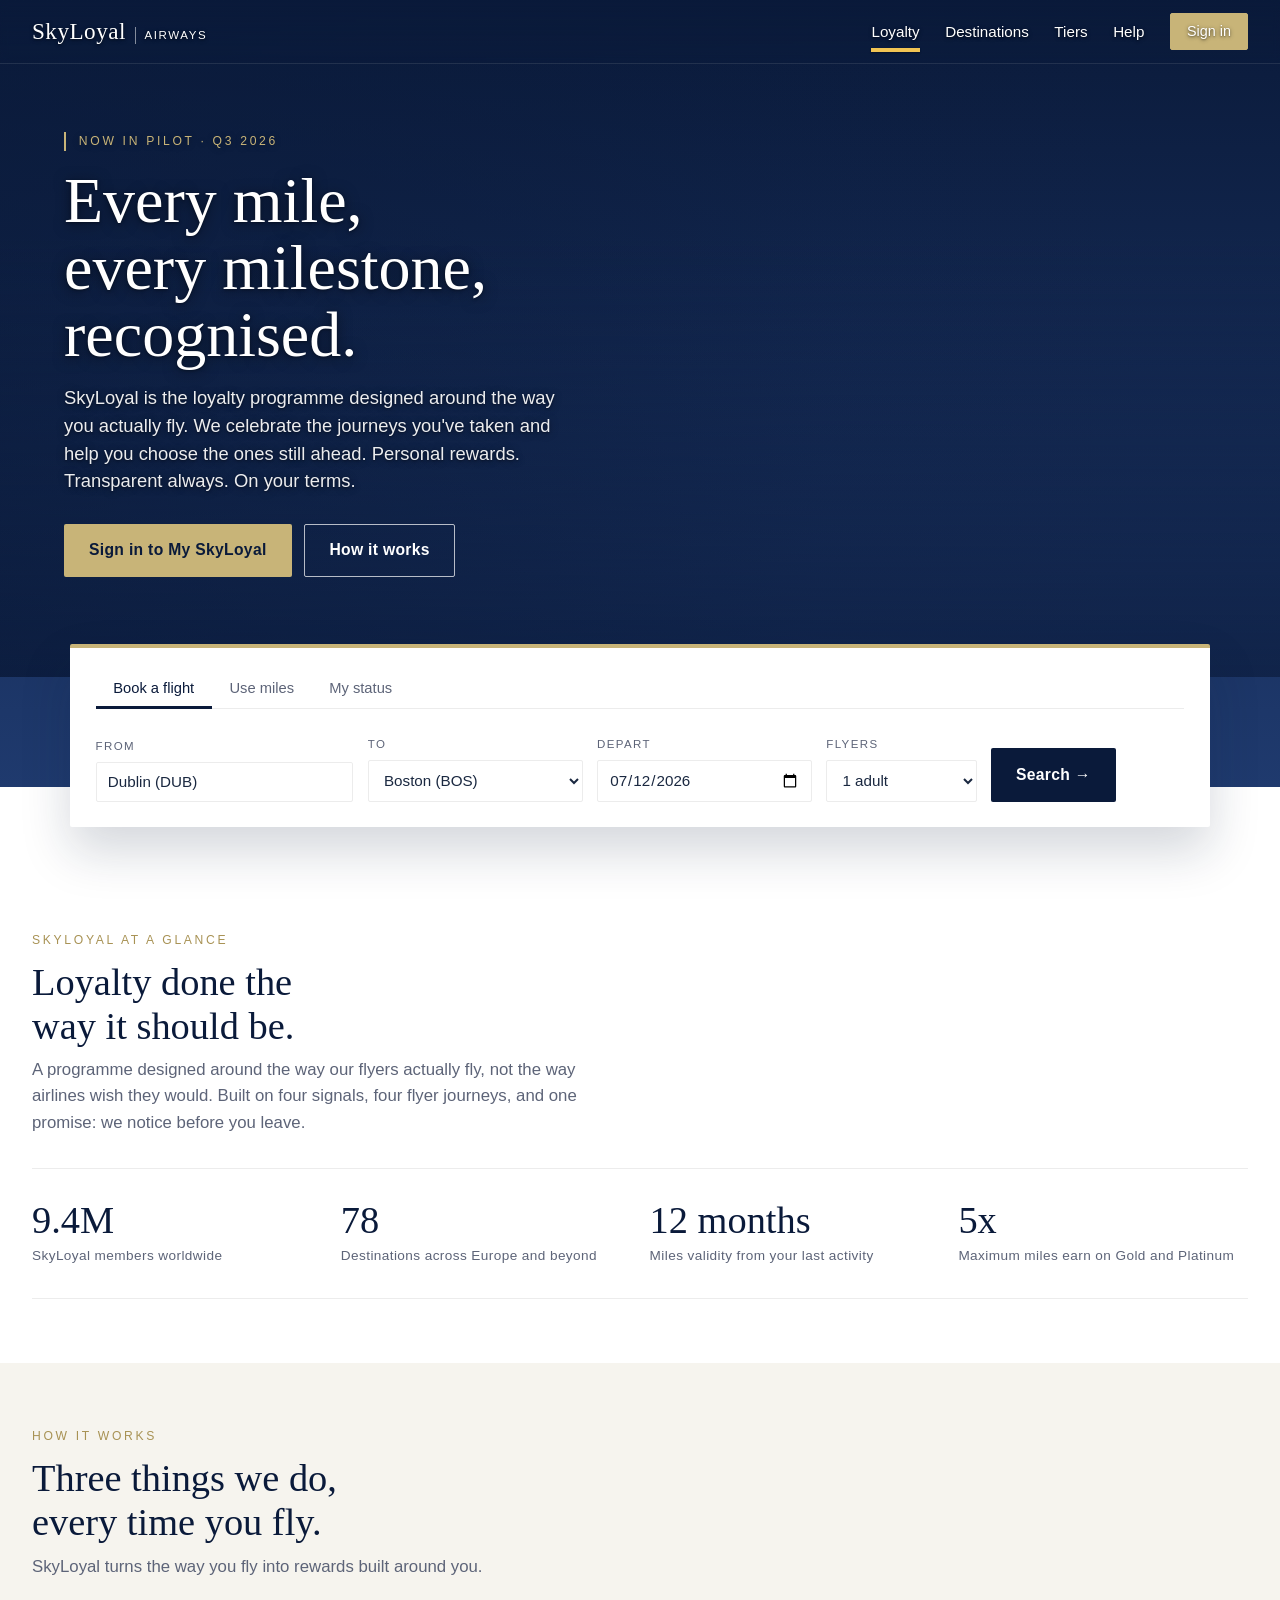
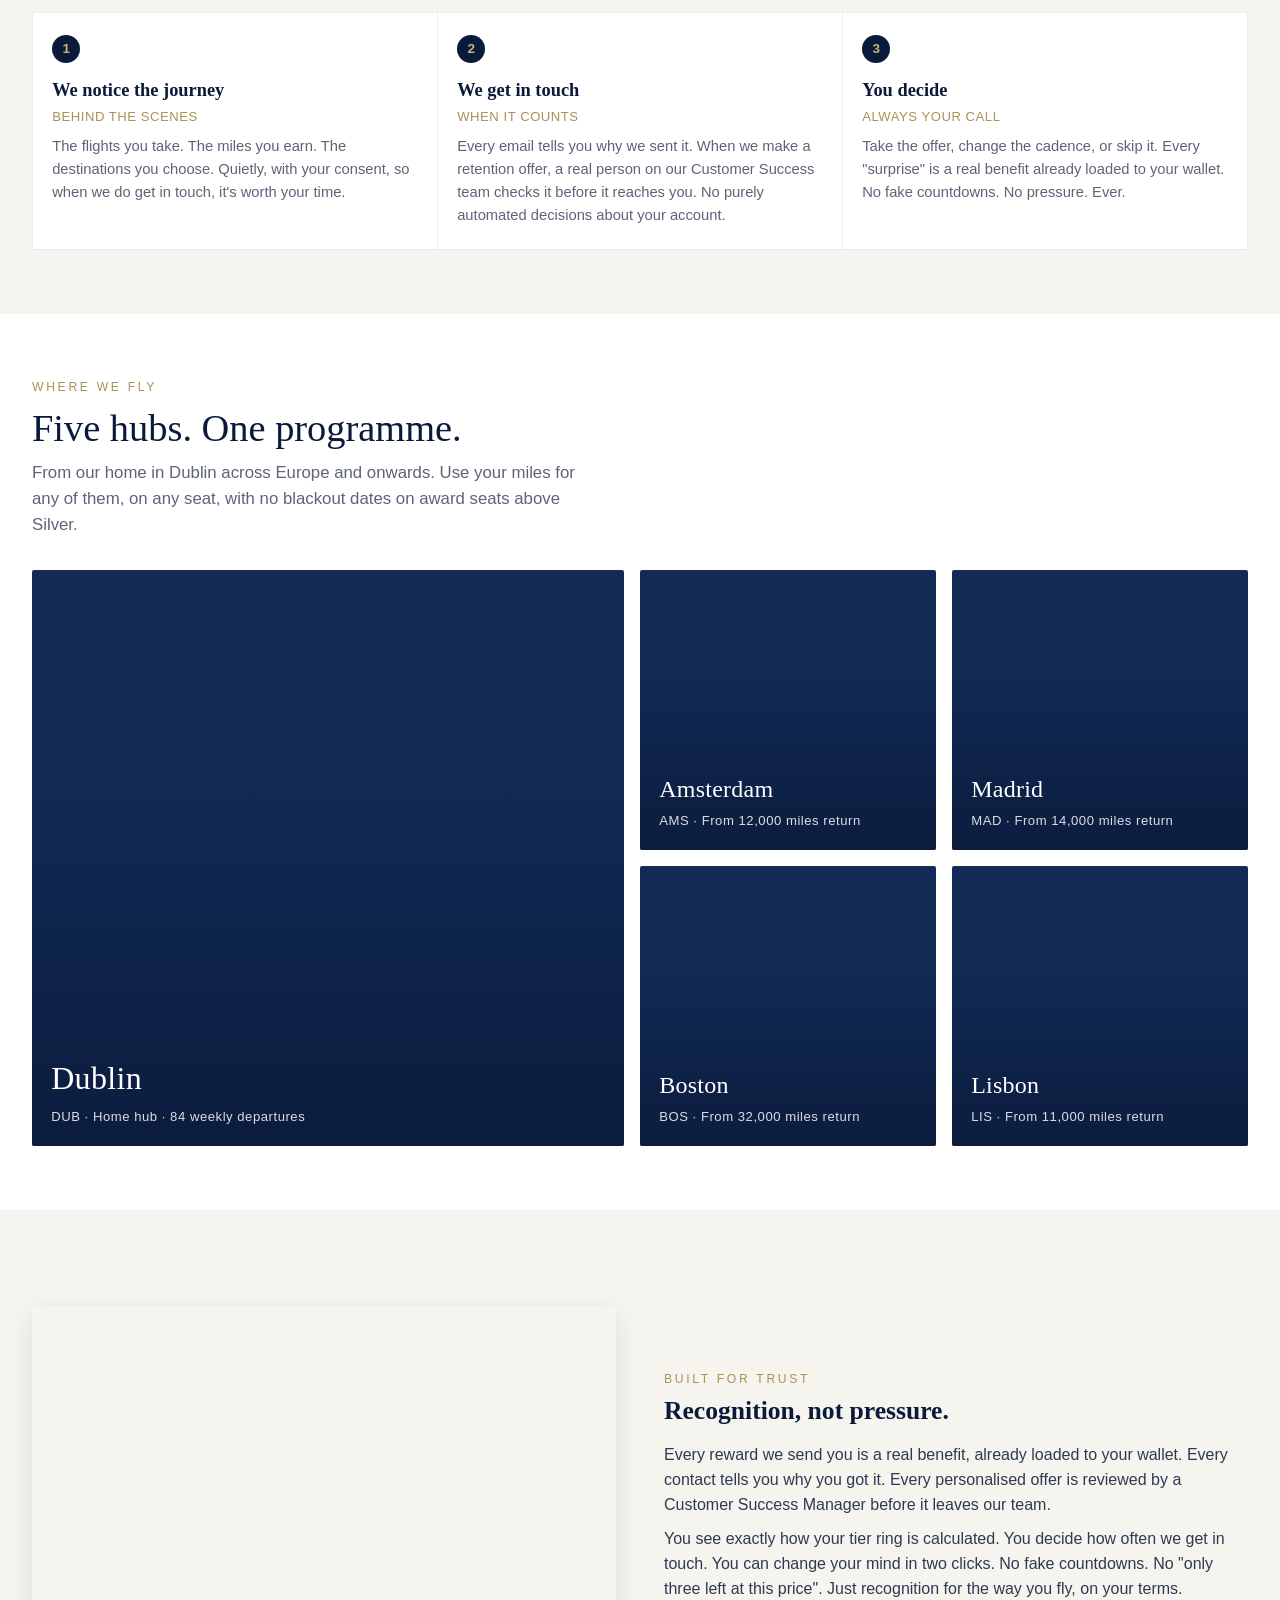
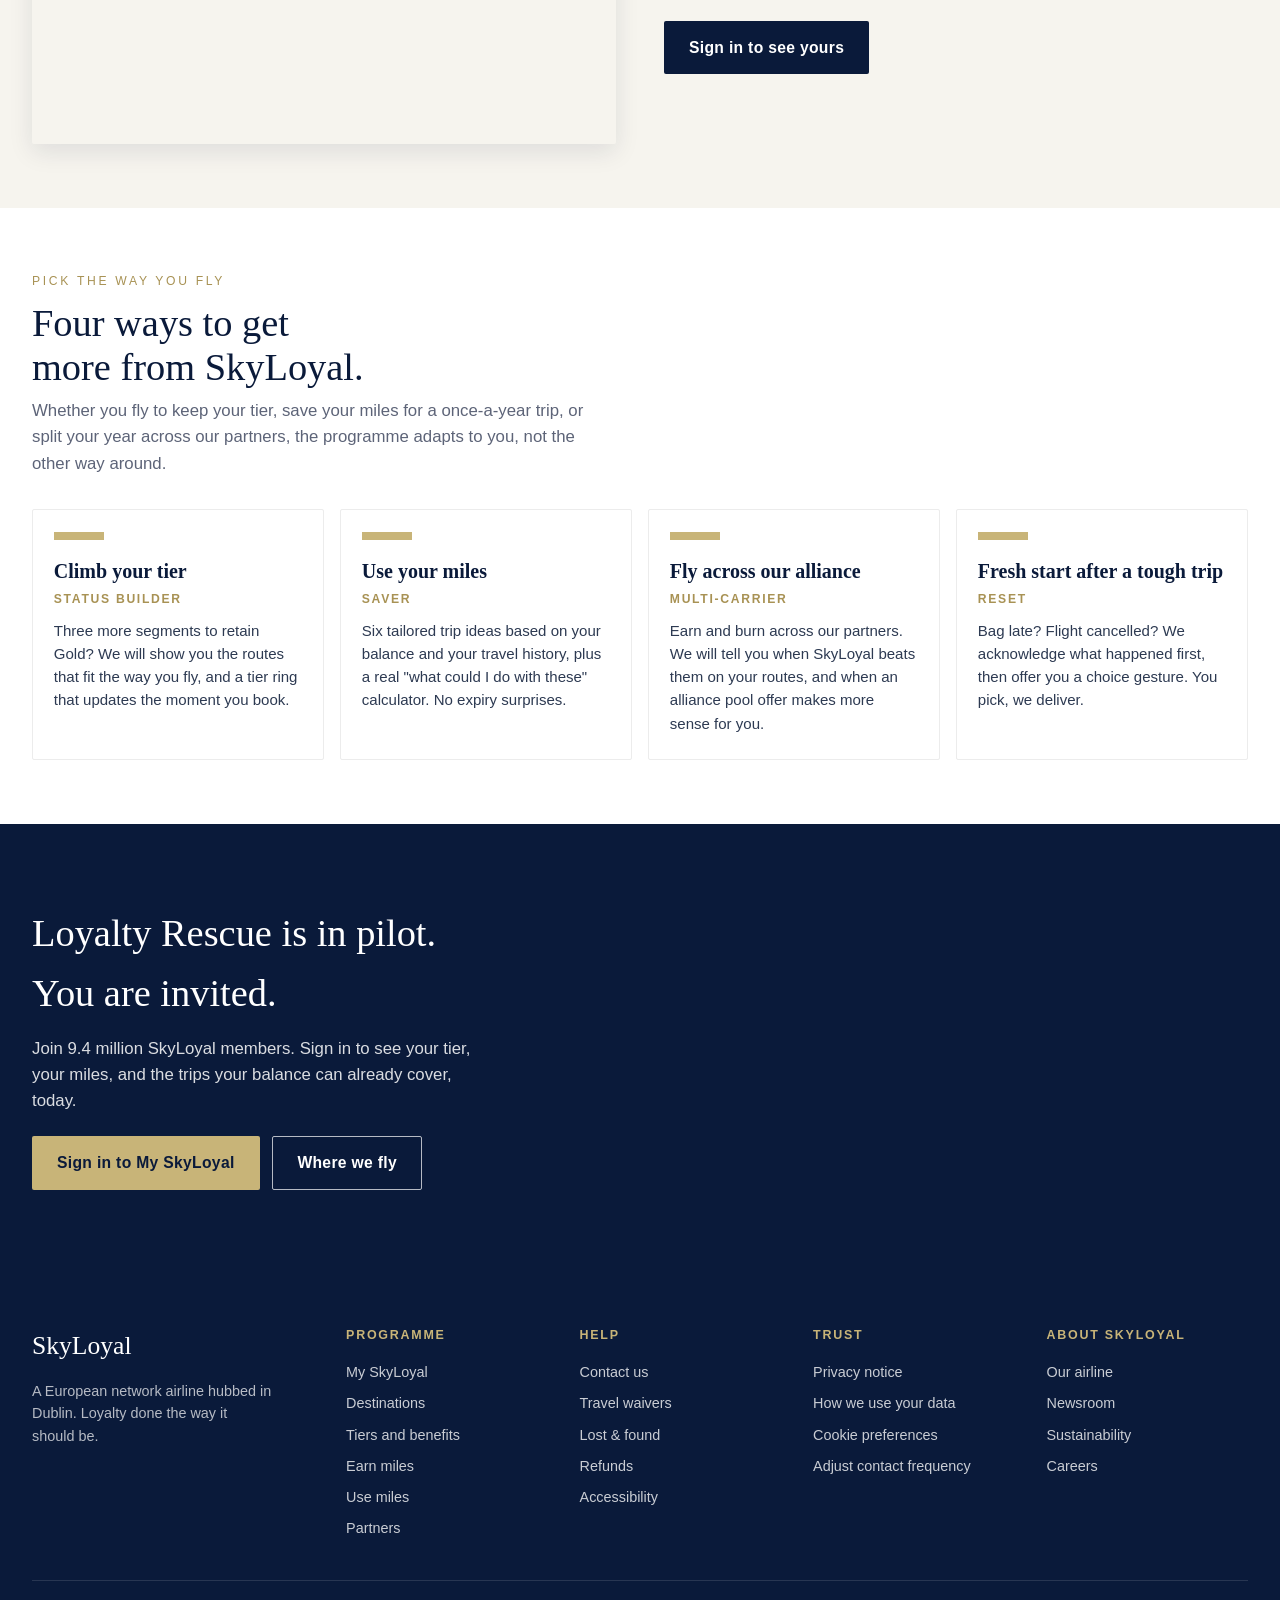
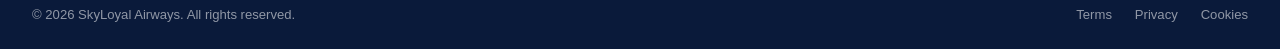
==== commit 0c73e57e: "'How it works' copy: drop defensive line, fix overclaim, sharpen verb Three Designer + Researcher pa" ====
--- a/docs/index.html
+++ b/docs/index.html
@@ -5,7 +5,7 @@
 <meta name="viewport" content="width=device-width,initial-scale=1">
 <title>SkyLoyal Loyalty Rescue: A loyalty programme that notices before you leave</title>
 <meta name="description" content="SkyLoyal Loyalty Rescue. The proactive loyalty programme that listens for the signals other airlines miss, and reaches out the way a good travel agent would. Pilot from Q3 2026.">
-<link rel="stylesheet" href="assets/style.css?v=13">
+<link rel="stylesheet" href="assets/style.css?v=14">
 <link rel="icon" type="image/svg+xml" href="data:image/svg+xml,%3Csvg xmlns='http://www.w3.org/2000/svg' viewBox='0 0 64 64'%3E%3Crect width='64' height='64' fill='%230a1a3a'/%3E%3Ctext x='32' y='44' font-family='Georgia,serif' font-size='40' fill='%23c8b478' text-anchor='middle'%3ES%3C/text%3E%3C/svg%3E">
 </head>
 <body class="has-hero">
@@ -167,20 +167,20 @@
     <div class="header-block">
       <span class="eyebrow">How it works</span>
       <h2>Three things we do, every time you fly.</h2>
-      <p>SkyLoyal turns the way you fly into rewards built around you. In plain English, here is how.</p>
+      <p>SkyLoyal turns the way you fly into rewards built around you.</p>
     </div>
     <div class="pipeline" style="grid-template-columns: repeat(3, 1fr);">
       <div class="node">
         <span class="step">1</span>
         <strong>We notice the journey</strong>
         <div class="role">Behind the scenes</div>
-        <p>The flights you take. The miles you earn. The destinations you choose. Quietly, with your consent, so when we get in touch we have something useful to share.</p>
+        <p>The flights you take. The miles you earn. The destinations you choose. Quietly, with your consent, so when we do get in touch, it's worth your time.</p>
       </div>
       <div class="node">
         <span class="step">2</span>
         <strong>We get in touch</strong>
         <div class="role">When it counts</div>
-        <p>Every email tells you why you got it, and a Customer Success Manager reviews every personalised offer before it leaves our team. Real human review, every time.</p>
+        <p>Every email tells you why we sent it. When we make a retention offer, a real person on our Customer Success team checks it before it reaches you. No purely automated decisions about your account.</p>
       </div>
       <div class="node">
         <span class="step">3</span>
@@ -398,6 +398,17 @@
     }
     function update() {
       if (window.scrollY < 60) { setActive(loyaltyLink); return; }
+      // If scrolled within 80px of the page bottom, force the last anchored
+      // section active (typically the footer/Help, which is shorter than
+      // the viewport area below our checkpoint and so never crosses it).
+      var docHeight = Math.max(
+        document.body.scrollHeight, document.documentElement.scrollHeight,
+        document.body.offsetHeight, document.documentElement.offsetHeight
+      );
+      if (window.innerHeight + window.scrollY >= docHeight - 80 && sections.length) {
+        setActive(sections[sections.length - 1].link);
+        return;
+      }
       var checkpoint = window.scrollY + 90; // a bit below the 64px nav
       var current = loyaltyLink;
       sections.forEach(function (item) {
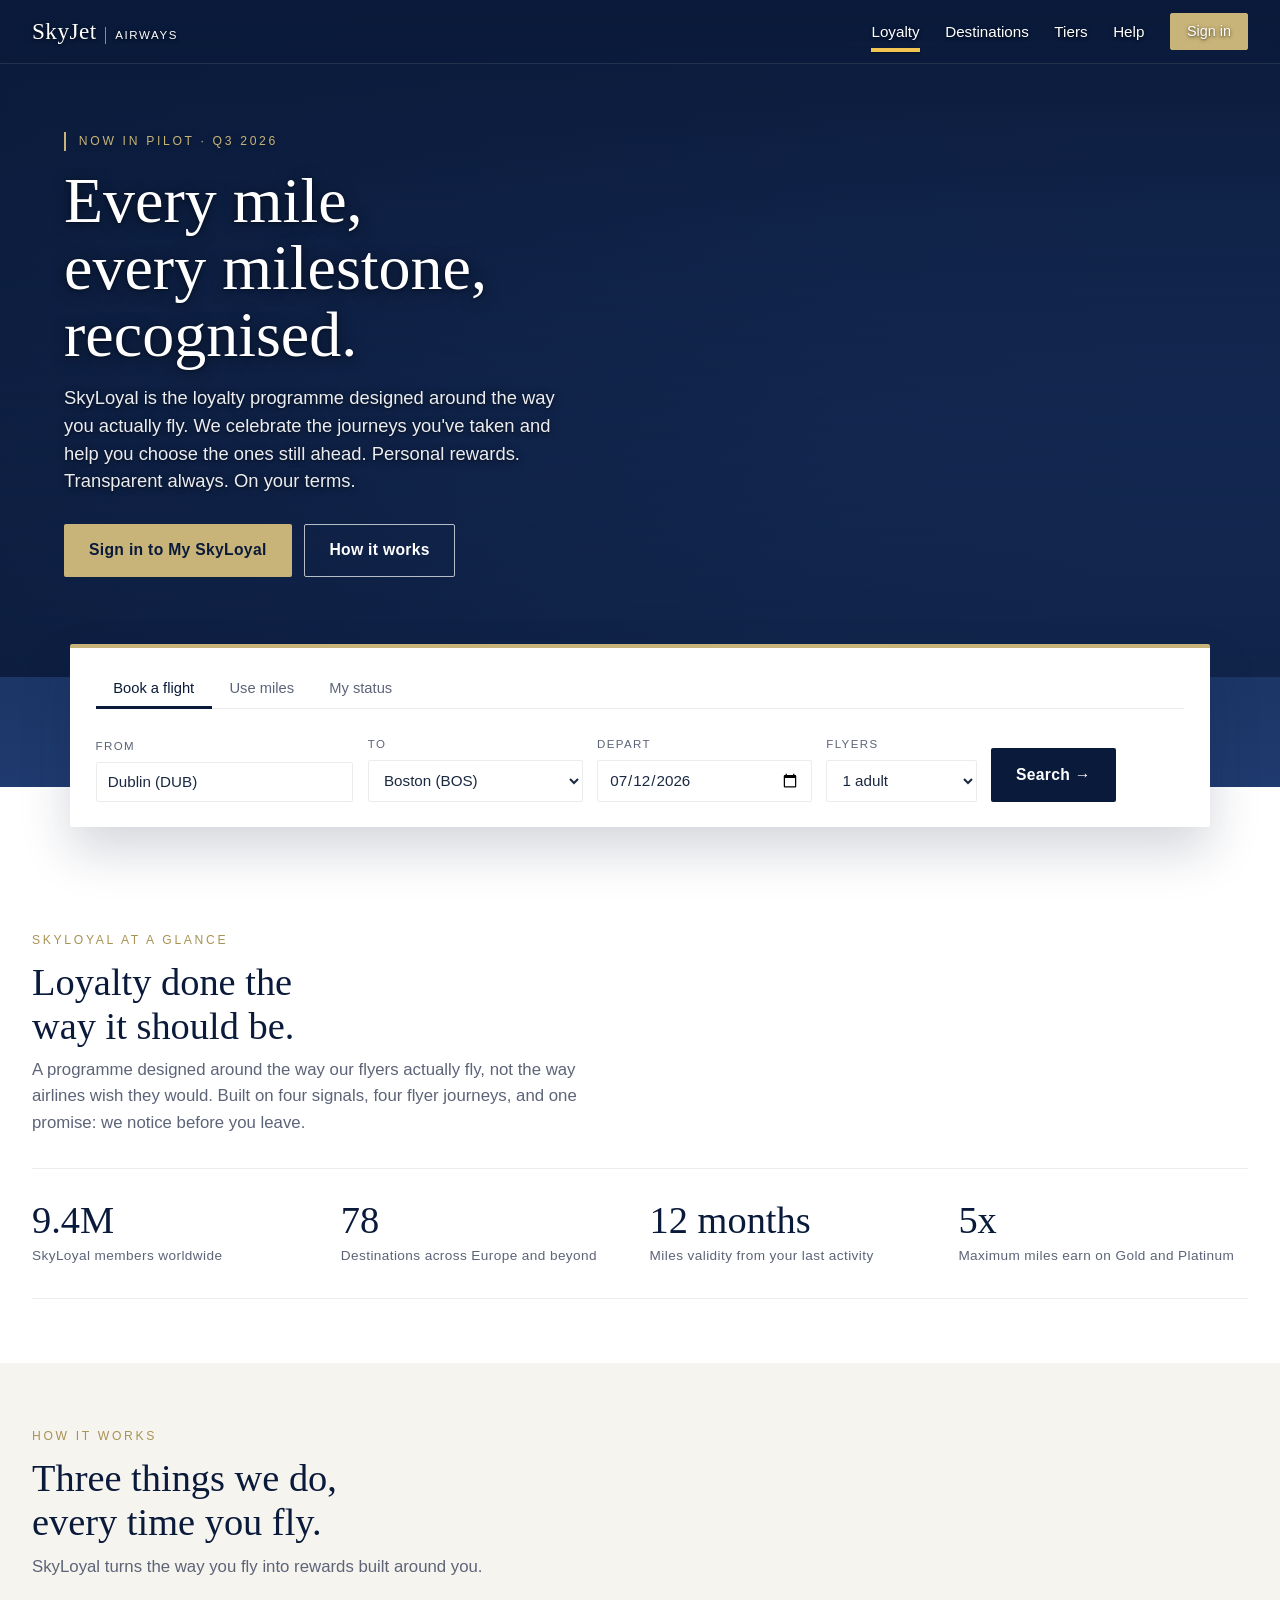
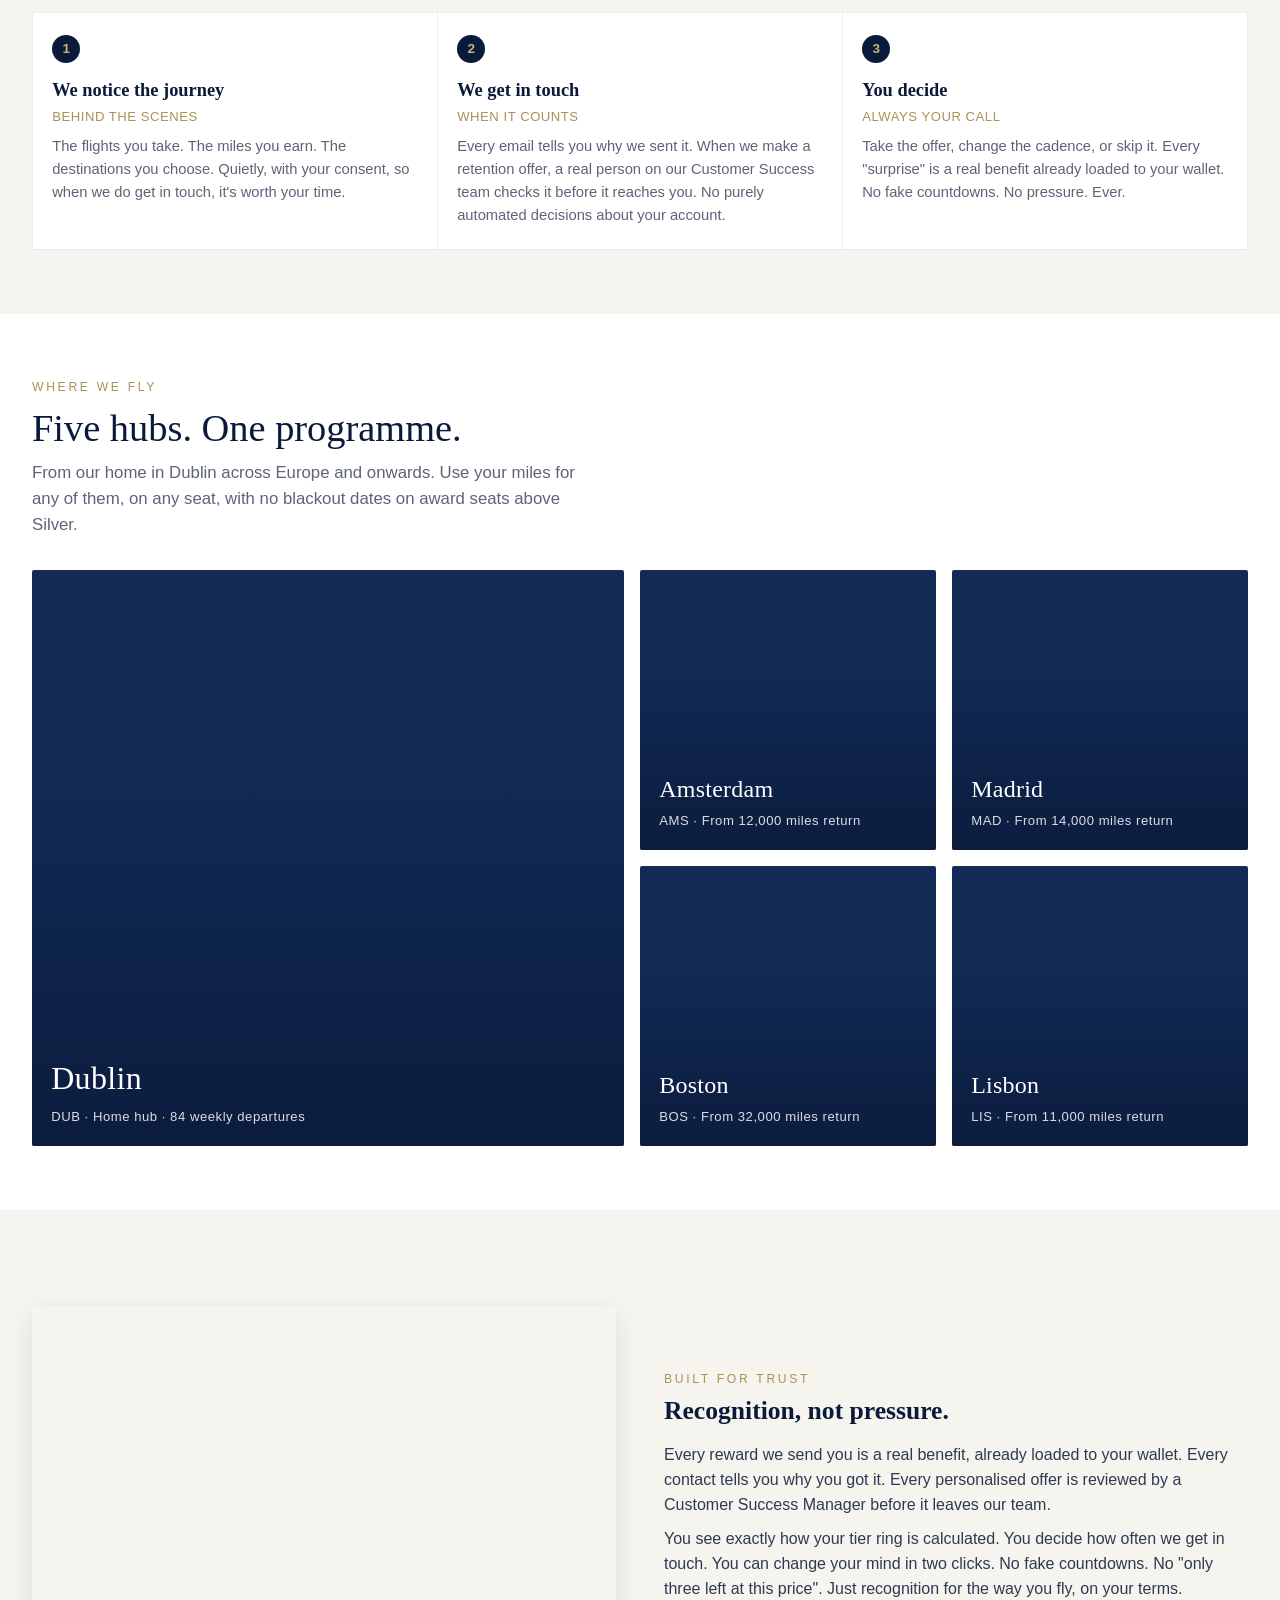
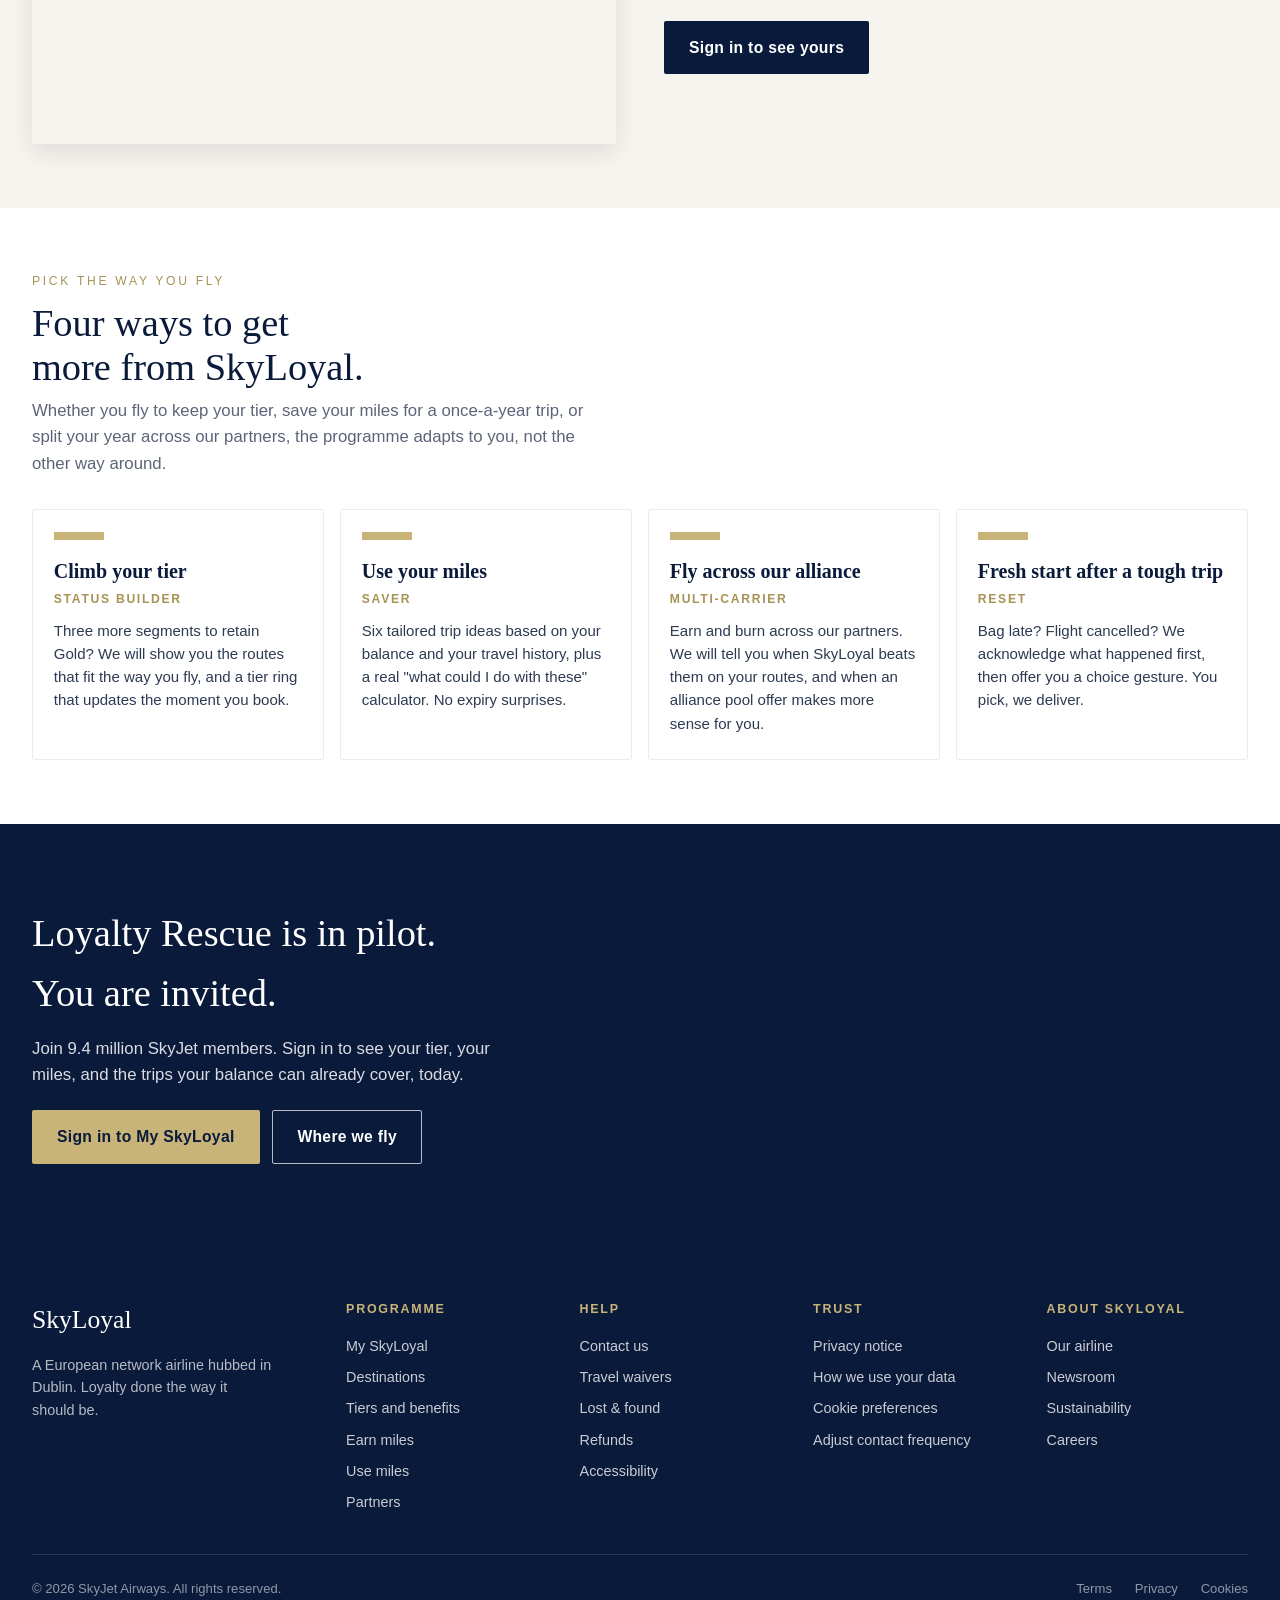
==== commit 0642c335: "Rename the airline. SkyLoyal Airways -> SkyJet Airways Real airlines and their loyalty programmes ha" ====
--- a/docs/index.html
+++ b/docs/index.html
@@ -5,13 +5,13 @@
 <meta name="viewport" content="width=device-width,initial-scale=1">
 <title>SkyLoyal Loyalty Rescue: A loyalty programme that notices before you leave</title>
 <meta name="description" content="SkyLoyal Loyalty Rescue. The proactive loyalty programme that listens for the signals other airlines miss, and reaches out the way a good travel agent would. Pilot from Q3 2026.">
-<link rel="stylesheet" href="assets/style.css?v=14">
+<link rel="stylesheet" href="assets/style.css?v=15">
 <link rel="icon" type="image/svg+xml" href="data:image/svg+xml,%3Csvg xmlns='http://www.w3.org/2000/svg' viewBox='0 0 64 64'%3E%3Crect width='64' height='64' fill='%230a1a3a'/%3E%3Ctext x='32' y='44' font-family='Georgia,serif' font-size='40' fill='%23c8b478' text-anchor='middle'%3ES%3C/text%3E%3C/svg%3E">
 </head>
 <body class="has-hero">
 
 <header class="nav on-hero" id="topnav">
-  <a class="brand" href="index.html">SkyLoyal<span class="tag">Airways</span></a>
+  <a class="brand" href="index.html">SkyJet<span class="tag">Airways</span></a>
   <nav class="nav-links">
     <a href="index.html" class="active">Loyalty</a>
     <a href="#destinations">Destinations</a>
@@ -293,7 +293,7 @@
   <div class="scrim"></div>
   <div class="container">
     <h2>Loyalty Rescue is in pilot. You are invited.</h2>
-    <p>Join 9.4 million SkyLoyal members. Sign in to see your tier, your miles, and the trips your balance can already cover, today.</p>
+    <p>Join 9.4 million SkyJet members. Sign in to see your tier, your miles, and the trips your balance can already cover, today.</p>
     <div style="display:flex; gap:.8rem; flex-wrap:wrap;">
       <a class="btn btn-primary" href="flyer-view.html">Sign in to My SkyLoyal</a>
       <a class="btn btn-ghost" href="#destinations">Where we fly</a>
@@ -349,7 +349,7 @@
     </div>
   </div>
   <div class="bottom">
-    <div>© 2026 SkyLoyal Airways. All rights reserved.</div>
+    <div>© 2026 SkyJet Airways. All rights reserved.</div>
     <div class="legal">
       <a href="#">Terms</a>
       <a href="#">Privacy</a>
